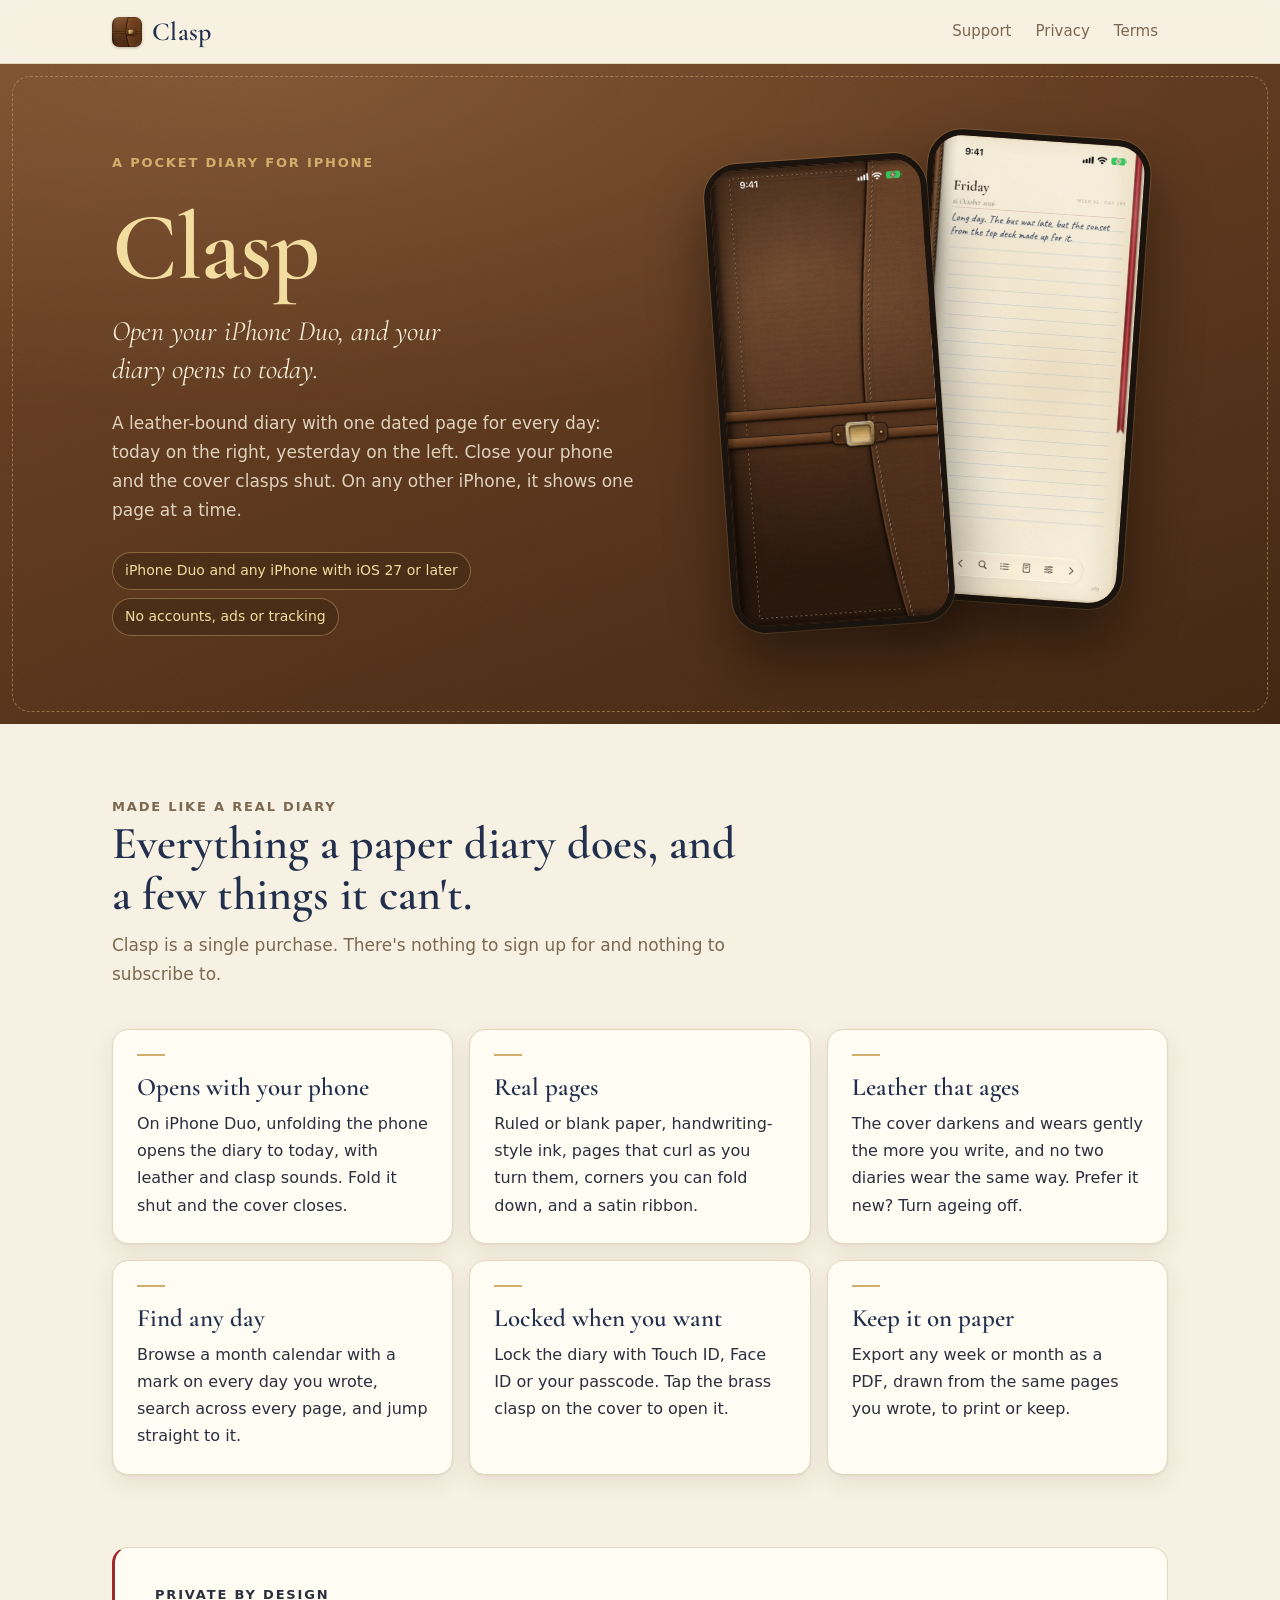
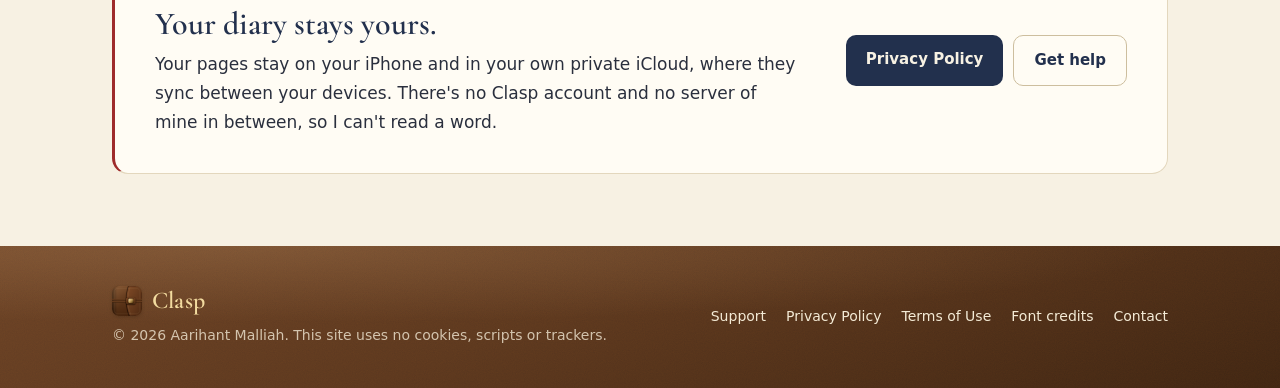
==== index.html @ 8ff9cea4 "Clasp website" ====
<!doctype html>
<html lang="en">
<head>
<meta charset="utf-8">
<meta name="viewport" content="width=device-width, initial-scale=1">
<meta name="color-scheme" content="light dark">
<meta name="referrer" content="no-referrer">
<title>Clasp: Leather Pocket Diary</title>
<meta name="description" content="Clasp is a leather pocket diary for iPhone and iPhone Duo. Open your phone and the diary opens to today. No accounts, no ads, no tracking.">
<link rel="icon" href="images/favicon.png">
<link rel="apple-touch-icon" href="images/icon.png">
<link rel="stylesheet" href="site.css">
</head>
<body>
<header class="site-header">
  <div class="wrap">
    <a class="brand" href="./"><img src="images/icon.png" alt="" width="30" height="30"><span>Clasp</span></a>
    <nav class="site-nav" aria-label="Site">
      <a href="support.html">Support</a>
      <a href="privacy.html">Privacy</a>
      <a href="terms.html">Terms</a>
    </nav>
  </div>
</header>

<main>
<section class="hero leather">
  <div class="wrap">
    <div>
      <p class="eyebrow">A pocket diary for iPhone</p>
      <h1>Clasp</h1>
      <p class="lead">Open your iPhone Duo, and your diary opens to today.</p>
      <p>A leather-bound diary with one dated page for every day: today on the right, yesterday on the left. Close your phone and the cover clasps shut. On any other iPhone, it shows one page at a time.</p>
      <ul class="pills">
        <li>iPhone Duo and any iPhone with iOS 27 or later</li>
        <li>No accounts, ads or tracking</li>
      </ul>
    </div>
    <div class="phones">
      <img src="images/cover.jpg" alt="Clasp's leather cover, with its strap and brass clasp" width="506" height="1100">
      <img src="images/today.jpg" alt="A diary page for Friday 16 October, written in handwriting-style ink" width="506" height="1100">
    </div>
  </div>
</section>

<section class="section">
  <div class="wrap">
    <div class="section-head">
      <p class="eyebrow">Made like a real diary</p>
      <h2>Everything a paper diary does, and a few things it can't.</h2>
      <p>Clasp is a single purchase. There's nothing to sign up for and nothing to subscribe to.</p>
    </div>
    <div class="features">
      <article class="feature">
        <h3>Opens with your phone</h3>
        <p>On iPhone Duo, unfolding the phone opens the diary to today, with leather and clasp sounds. Fold it shut and the cover closes.</p>
      </article>
      <article class="feature">
        <h3>Real pages</h3>
        <p>Ruled or blank paper, handwriting-style ink, pages that curl as you turn them, corners you can fold down, and a satin ribbon.</p>
      </article>
      <article class="feature">
        <h3>Leather that ages</h3>
        <p>The cover darkens and wears gently the more you write, and no two diaries wear the same way. Prefer it new? Turn ageing off.</p>
      </article>
      <article class="feature">
        <h3>Find any day</h3>
        <p>Browse a month calendar with a mark on every day you wrote, search across every page, and jump straight to it.</p>
      </article>
      <article class="feature">
        <h3>Locked when you want</h3>
        <p>Lock the diary with Touch ID, Face ID or your passcode. Tap the brass clasp on the cover to open it.</p>
      </article>
      <article class="feature">
        <h3>Keep it on paper</h3>
        <p>Export any week or month as a PDF, drawn from the same pages you wrote, to print or keep.</p>
      </article>
    </div>
  </div>
</section>

<section class="section" style="padding-top:0">
  <div class="wrap">
    <div class="promise">
      <div>
        <p class="eyebrow">Private by design</p>
        <h2>Your diary stays yours.</h2>
        <p>Your pages stay on your iPhone and in your own private iCloud, where they sync between your devices. There's no Clasp account and no server of mine in between, so I can't read a word.</p>
      </div>
      <div class="actions">
        <a class="button" href="privacy.html">Privacy Policy</a>
        <a class="button secondary" href="support.html">Get help</a>
      </div>
    </div>
  </div>
</section>
</main>

<footer class="site-footer leather">
  <div class="wrap">
    <div>
      <a class="brand" href="./"><img src="images/icon.png" alt="" width="30" height="30"><span>Clasp</span></a>
      <p>© 2026 Aarihant Malliah. This site uses no cookies, scripts or trackers.</p>
    </div>
    <nav aria-label="Footer">
      <a href="support.html">Support</a>
      <a href="privacy.html">Privacy Policy</a>
      <a href="terms.html">Terms of Use</a>
      <a href="support.html#credits">Font credits</a>
      <a href="mailto:asm.business03@gmail.com">Contact</a>
    </nav>
  </div>
</footer>
</body>
</html>
---- site.css ----
/* Clasp website. Colours come from the app (CLAUDE.md); the serif is the app's own Cormorant
   Garamond, served from this site so no page loads anything from another server.

   Cormorant Garamond: Copyright 2015 The Cormorant Project Authors (github.com/CatharsisFonts/Cormorant).
   Licensed under the SIL Open Font License, Version 1.1; the licence is in fonts/OFL.txt.
   The files in fonts/ are a Latin subset of the original, converted to WOFF2 (a Modified Version under
   the OFL; the font has no Reserved Font Name). "Clasp Serif" is only this stylesheet's local name for it. */

@font-face {
  font-family: "Clasp Serif";
  src: url("fonts/cormorant-garamond-semibold.woff2") format("woff2");
  font-weight: 600;
  font-style: normal;
  font-display: swap;
}
@font-face {
  font-family: "Clasp Serif";
  src: url("fonts/cormorant-garamond-italic.woff2") format("woff2");
  font-weight: 400;
  font-style: italic;
  font-display: swap;
}

:root {
  --bg: #F7F1E3;
  --bg-raised: #FFFCF4;
  --bg-sunk: #EFE6D2;
  --line: #E3D7BD;
  --line-strong: #CDBE9E;
  --text: #2A2F3D;
  --heading: #22304D;
  --muted: #7A6850;
  --accent: #9E2B2B;
  --accent-soft: rgba(158, 43, 43, 0.08);
  --leather: #5B3A24;
  --leather-deep: #33200F;
  --gilt: #D2AE6D;
  --gilt-light: #F3DCA0;
  --cream: #F4EBD6;
  --shadow: 0 1px 2px rgba(51, 32, 15, 0.06), 0 8px 24px rgba(51, 32, 15, 0.08);
  --serif: "Clasp Serif", "Cormorant Garamond", "Iowan Old Style", Georgia, serif;
  --sans: -apple-system, BlinkMacSystemFont, "SF Pro Text", "Segoe UI", system-ui, sans-serif;
  --header-h: 64px;
  color-scheme: light dark;
}

@media (prefers-color-scheme: dark) {
  :root {
    --bg: #15100C;
    --bg-raised: #1F1813;
    --bg-sunk: #1A140F;
    --line: #34291F;
    --line-strong: #4A3A2C;
    --text: #E6DCC6;
    --heading: #F3E7CC;
    --muted: #B3A084;
    --accent: #E08A84;
    --accent-soft: rgba(224, 138, 132, 0.1);
    --shadow: 0 1px 2px rgba(0, 0, 0, 0.3), 0 8px 24px rgba(0, 0, 0, 0.35);
  }
}

*, *::before, *::after { box-sizing: border-box; }

html {
  -webkit-text-size-adjust: 100%;
  scroll-behavior: smooth;
  scroll-padding-top: calc(var(--header-h) + 24px);
}
@media (prefers-reduced-motion: reduce) { html { scroll-behavior: auto; } }

body {
  margin: 0;
  background: var(--bg);
  color: var(--text);
  font: 17px/1.7 var(--sans);
  -webkit-font-smoothing: antialiased;
  text-rendering: optimizeLegibility;
}

a { color: var(--accent); text-decoration-thickness: 1px; text-underline-offset: 3px; }
a:hover { text-decoration-thickness: 2px; }
:focus-visible { outline: 2px solid var(--gilt); outline-offset: 3px; border-radius: 4px; }

img { max-width: 100%; height: auto; display: block; }

.wrap { max-width: 1120px; margin: 0 auto; padding: 0 16px; }
@media (min-width: 720px) { .wrap { padding: 0 32px; } }

/* ---------- Header ---------- */

.site-header {
  position: sticky;
  top: 0;
  z-index: 10;
  height: var(--header-h);
  background: color-mix(in srgb, var(--bg) 86%, transparent);
  -webkit-backdrop-filter: saturate(160%) blur(14px);
  backdrop-filter: saturate(160%) blur(14px);
  border-bottom: 1px solid var(--line);
}
.site-header .wrap {
  height: 100%;
  display: flex;
  align-items: center;
  justify-content: space-between;
  gap: 16px;
}
.brand {
  display: flex;
  align-items: center;
  gap: 10px;
  color: var(--heading);
  text-decoration: none;
  font: 600 26px/1 var(--serif);
  letter-spacing: 0.01em;
}
.brand img { width: 30px; height: 30px; border-radius: 7px; box-shadow: 0 1px 3px rgba(51, 32, 15, 0.3); }
.site-nav { display: flex; gap: 4px; }
.site-nav a {
  color: var(--muted);
  text-decoration: none;
  font-size: 15px;
  font-weight: 500;
  padding: 6px 10px;
  border-radius: 8px;
}
.site-nav a:hover { color: var(--heading); background: var(--bg-sunk); }
.site-nav a[aria-current="page"] { color: var(--heading); background: var(--bg-sunk); }
@media (max-width: 420px) {
  .brand span { display: none; }
  .site-nav a { padding: 6px 8px; }
}

/* ---------- Leather (home hero and footer) ---------- */

.leather {
  position: relative;
  color: var(--cream);
  background:
    radial-gradient(120% 90% at 20% 0%, rgba(232, 185, 135, 0.18), transparent 60%),
    linear-gradient(160deg, #6A4227 0%, #5A371F 45%, #3E2513 100%);
  isolation: isolate;
}
/* Fine grain, as on the app's cover. */
.leather::before {
  content: "";
  position: absolute;
  inset: 0;
  z-index: -1;
  opacity: 0.35;
  mix-blend-mode: soft-light;
  background-image: url("data:image/svg+xml,%3Csvg xmlns='http://www.w3.org/2000/svg' width='160' height='160'%3E%3Cfilter id='n'%3E%3CfeTurbulence type='fractalNoise' baseFrequency='0.9' numOctaves='2' stitchTiles='stitch'/%3E%3CfeColorMatrix values='0 0 0 0 0.5 0 0 0 0 0.35 0 0 0 0 0.2 0 0 0 1 0'/%3E%3C/filter%3E%3Crect width='100%25' height='100%25' filter='url(%23n)'/%3E%3C/svg%3E");
}

/* ---------- Home ---------- */

.hero { overflow: hidden; }
.hero .wrap {
  display: grid;
  gap: 40px;
  align-items: center;
  padding-top: 56px;
  padding-bottom: 56px;
}
@media (min-width: 900px) {
  .hero .wrap { grid-template-columns: 1.1fr 1fr; padding-top: 88px; padding-bottom: 88px; }
}
/* Saddle stitching inside the hero's edge. */
.hero::after {
  content: "";
  position: absolute;
  inset: 12px;
  border: 1.5px dashed rgba(201, 160, 106, 0.55);
  border-radius: 18px;
  pointer-events: none;
}
.eyebrow {
  font-size: 13px;
  font-weight: 600;
  letter-spacing: 0.14em;
  text-transform: uppercase;
  color: var(--accent);
  margin: 0 0 12px;
}
.hero .eyebrow { color: var(--gilt); }
.hero h1 {
  font: 600 clamp(56px, 9vw, 96px)/0.95 var(--serif);
  color: var(--gilt-light);
  margin: 0 0 20px;
  letter-spacing: -0.01em;
}
.hero .lead {
  font: italic 400 clamp(22px, 2.6vw, 28px)/1.35 var(--serif);
  color: var(--cream);
  margin: 0 0 20px;
  max-width: 30ch;
}
.hero p { color: rgba(244, 235, 214, 0.86); max-width: 52ch; margin: 0 0 28px; }
.pills { display: flex; flex-wrap: wrap; gap: 8px; padding: 0; margin: 0; list-style: none; }
.pills li {
  font-size: 14px;
  padding: 6px 12px;
  border-radius: 999px;
  border: 1px solid rgba(210, 174, 109, 0.45);
  background: rgba(51, 32, 15, 0.35);
  color: var(--gilt-light);
}
.phones {
  position: relative;
  display: flex;
  justify-content: center;
  align-items: flex-end;
  gap: 0;
  min-height: 360px;
}
.phones img {
  width: min(46%, 250px);
  border-radius: 34px;
  border: 6px solid #1B130D;
  box-shadow: 0 30px 60px rgba(0, 0, 0, 0.45), 0 0 0 1px rgba(210, 174, 109, 0.25);
  background: #1B130D;
}
.phones img:first-child { transform: rotate(-4deg) translateX(14px); z-index: 1; }
.phones img:last-child { transform: rotate(4deg) translateX(-14px) translateY(-24px); }

.section { padding: 72px 0; }
.section-head { max-width: 640px; margin-bottom: 40px; }
.section-head h2 {
  font: 600 clamp(34px, 4.4vw, 46px)/1.1 var(--serif);
  color: var(--heading);
  margin: 0 0 12px;
}
.section-head p { color: var(--muted); margin: 0; }

.features {
  display: grid;
  gap: 16px;
  grid-template-columns: repeat(auto-fit, minmax(260px, 1fr));
}
.feature {
  background: var(--bg-raised);
  border: 1px solid var(--line);
  border-radius: 16px;
  padding: 24px;
  box-shadow: var(--shadow);
}
.feature h3 {
  font: 600 25px/1.2 var(--serif);
  color: var(--heading);
  margin: 0 0 8px;
}
.feature h3::before {
  content: "";
  display: block;
  width: 28px;
  height: 2px;
  margin-bottom: 16px;
  background: var(--gilt);
}
.feature p { margin: 0; font-size: 16px; color: var(--text); }

.promise {
  display: grid;
  gap: 24px;
  align-items: center;
  background: var(--bg-raised);
  border: 1px solid var(--line);
  border-left: 3px solid var(--accent);
  border-radius: 16px;
  padding: 28px;
}
@media (min-width: 800px) { .promise { grid-template-columns: 1fr auto; padding: 36px 40px; } }
.promise h2 { font: 600 32px/1.15 var(--serif); color: var(--heading); margin: 0 0 8px; }
.promise p { margin: 0; color: var(--text); max-width: 60ch; }
.button {
  display: inline-block;
  padding: 12px 20px;
  border-radius: 10px;
  background: var(--heading);
  color: var(--bg);
  text-decoration: none;
  font-weight: 600;
  font-size: 15px;
  white-space: nowrap;
}
.button:hover { opacity: 0.9; }
.button.secondary { background: transparent; color: var(--heading); border: 1px solid var(--line-strong); }
.actions { display: flex; flex-wrap: wrap; gap: 10px; }

/* ---------- Documents (privacy, terms, support) ---------- */

.doc {
  display: grid;
  gap: 48px;
  padding-top: 48px;
  padding-bottom: 80px;
}
@media (min-width: 1000px) {
  .doc { grid-template-columns: 220px minmax(0, 720px); justify-content: center; padding-top: 64px; }
}

.toc { display: none; }
@media (min-width: 1000px) {
  .toc {
    display: block;
    position: sticky;
    top: calc(var(--header-h) + 32px);
    align-self: start;
    max-height: calc(100vh - var(--header-h) - 64px);
    overflow: auto;
    font-size: 14px;
    line-height: 1.45;
  }
  .toc-inline { display: none; }
}
.toc p {
  margin: 0 0 12px;
  font-size: 12px;
  font-weight: 600;
  letter-spacing: 0.12em;
  text-transform: uppercase;
  color: var(--muted);
}
.toc ol { list-style: none; margin: 0; padding: 0; border-left: 1px solid var(--line); }
.toc a {
  display: block;
  padding: 5px 0 5px 14px;
  margin-left: -1px;
  border-left: 2px solid transparent;
  color: var(--muted);
  text-decoration: none;
}
.toc a:hover { color: var(--heading); border-left-color: var(--gilt); }

.doc main { min-width: 0; }
.doc .eyebrow { margin-bottom: 8px; }
.doc h1 {
  font: 600 clamp(44px, 6vw, 60px)/1.05 var(--serif);
  color: var(--heading);
  margin: 0 0 12px;
  letter-spacing: -0.01em;
}
.doc h1 + .meta {
  display: inline-block;
  margin: 0 0 32px;
  padding: 4px 12px;
  border-radius: 999px;
  background: var(--bg-sunk);
  border: 1px solid var(--line);
  font-size: 14px;
  color: var(--muted);
}
.doc h2 {
  font: 600 31px/1.2 var(--serif);
  color: var(--heading);
  margin: 56px 0 12px;
  padding-top: 24px;
  border-top: 1px solid var(--line);
}
.doc h3 {
  font-size: 17px;
  font-weight: 650;
  color: var(--heading);
  margin: 28px 0 6px;
}
.doc p, .doc li { margin: 10px 0; }
.doc ul, .doc ol { padding-left: 24px; }
.doc li::marker { color: var(--muted); }
.doc strong { color: var(--heading); font-weight: 600; }
.doc small { color: var(--muted); font-size: 14px; }
.meta { color: var(--muted); }

.card {
  background: var(--bg-raised);
  border: 1px solid var(--line);
  border-left: 3px solid var(--accent);
  border-radius: 14px;
  padding: 20px 24px;
  margin: 8px 0 32px;
  box-shadow: var(--shadow);
}
.card > p:first-child { margin-top: 0; }
.card > :last-child { margin-bottom: 0; }
.card ul { margin: 8px 0 0; }

.toc-inline + ul {
  columns: 2 220px;
  column-gap: 32px;
  background: var(--bg-raised);
  border: 1px solid var(--line);
  border-radius: 14px;
  padding: 16px 20px 16px 40px;
  font-size: 15px;
}
.toc-inline + ul li { margin: 4px 0; break-inside: avoid; }

.path {
  font-weight: 600;
  font-size: 0.94em;
  color: var(--heading);
  background: var(--bg-sunk);
  border: 1px solid var(--line);
  border-radius: 6px;
  padding: 1px 6px;
  white-space: nowrap;
}

details {
  background: var(--bg-raised);
  border: 1px solid var(--line);
  border-radius: 14px;
  margin: 12px 0;
  padding: 0 20px;
}
details[open] { padding-bottom: 8px; box-shadow: var(--shadow); }
summary {
  list-style: none;
  cursor: pointer;
  display: flex;
  justify-content: space-between;
  align-items: center;
  gap: 16px;
  padding: 16px 0;
  font-weight: 600;
  color: var(--heading);
}
summary::-webkit-details-marker { display: none; }
summary::after {
  content: "+";
  flex: none;
  width: 26px;
  height: 26px;
  border-radius: 50%;
  display: grid;
  place-items: center;
  border: 1px solid var(--line-strong);
  color: var(--muted);
  font-weight: 400;
  font-size: 18px;
  line-height: 1;
}
details[open] summary::after { content: "\2212"; }
details[open] summary { border-bottom: 1px solid var(--line); margin-bottom: 8px; }

/* ---------- Footer ---------- */

.site-footer { color: rgba(244, 235, 214, 0.78); font-size: 14px; }
.site-footer .wrap {
  display: grid;
  gap: 24px;
  padding-top: 40px;
  padding-bottom: 40px;
}
@media (min-width: 760px) { .site-footer .wrap { grid-template-columns: 1fr auto; align-items: center; } }
.site-footer .brand { color: var(--gilt-light); font-size: 24px; }
.site-footer p { margin: 8px 0 0; }
.site-footer nav { display: flex; flex-wrap: wrap; gap: 6px 20px; }
.site-footer a { color: var(--cream); text-decoration: none; }
.site-footer a:hover { text-decoration: underline; }
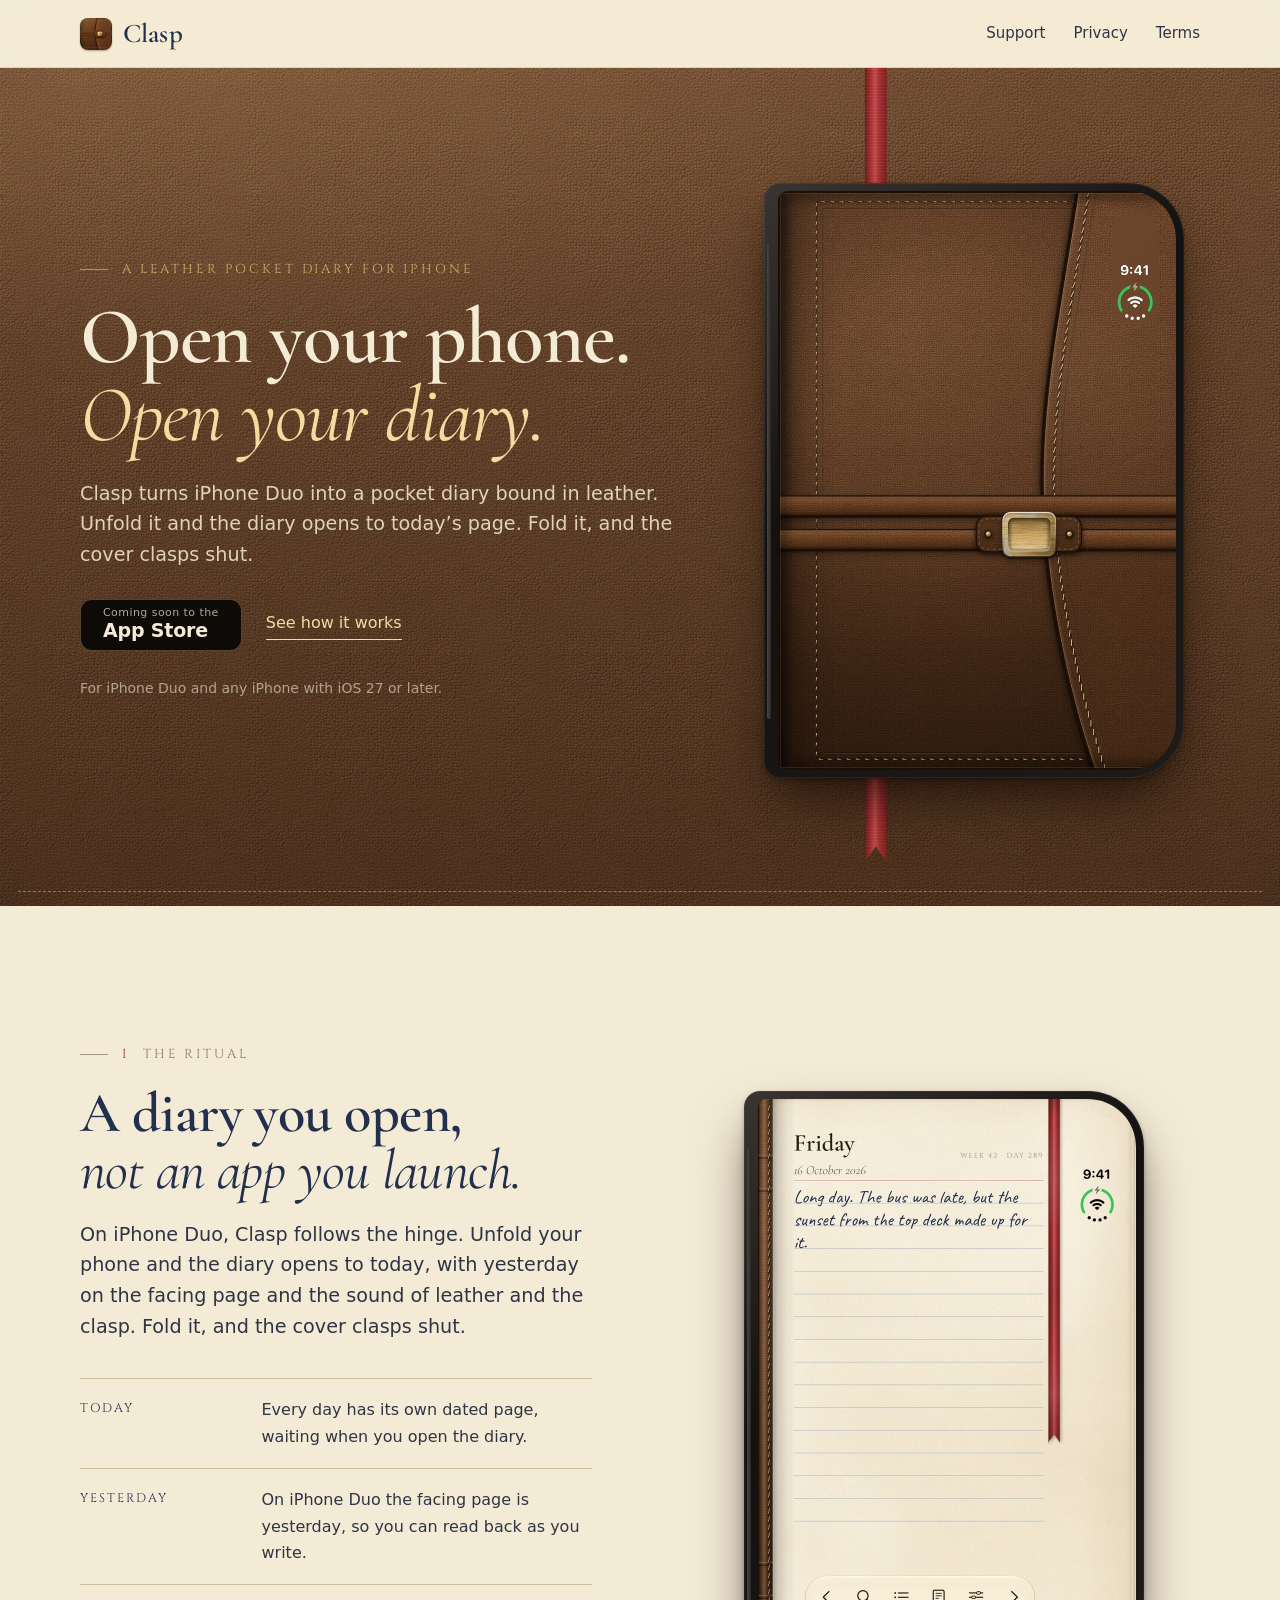
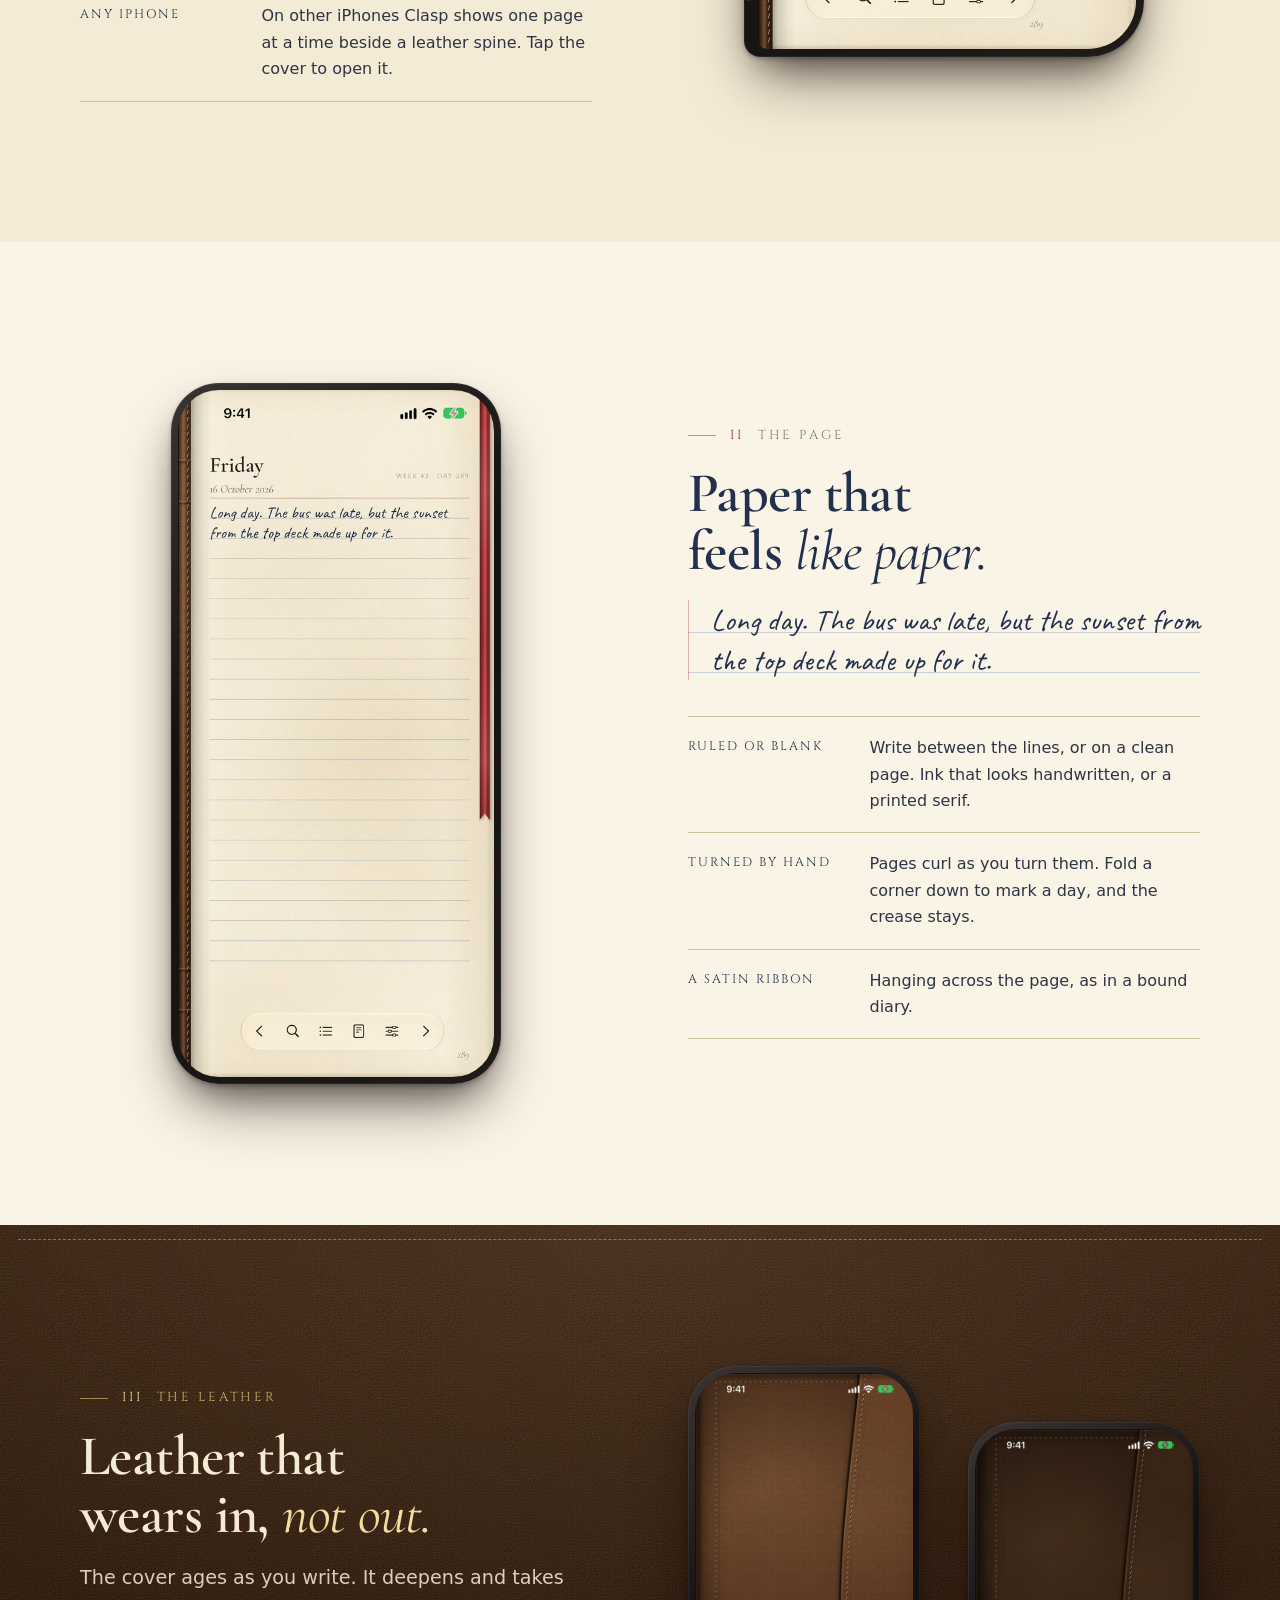
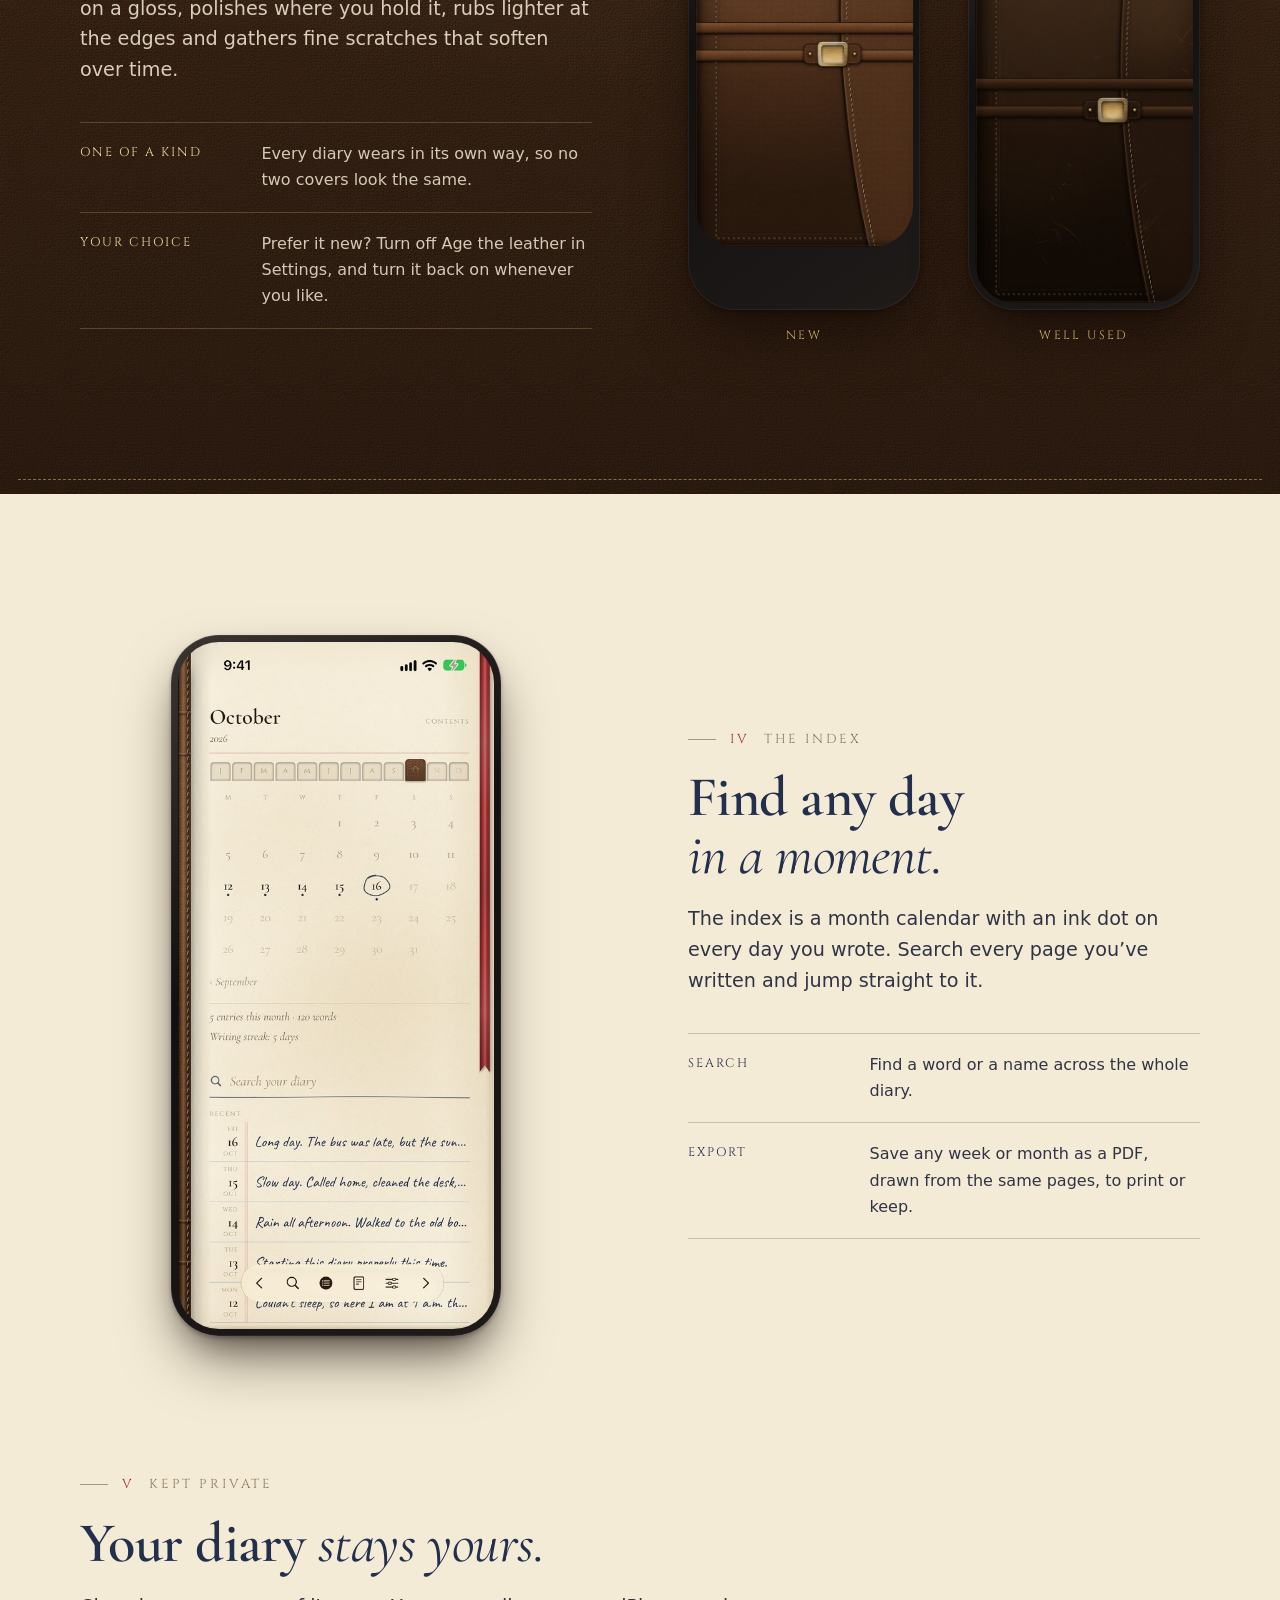
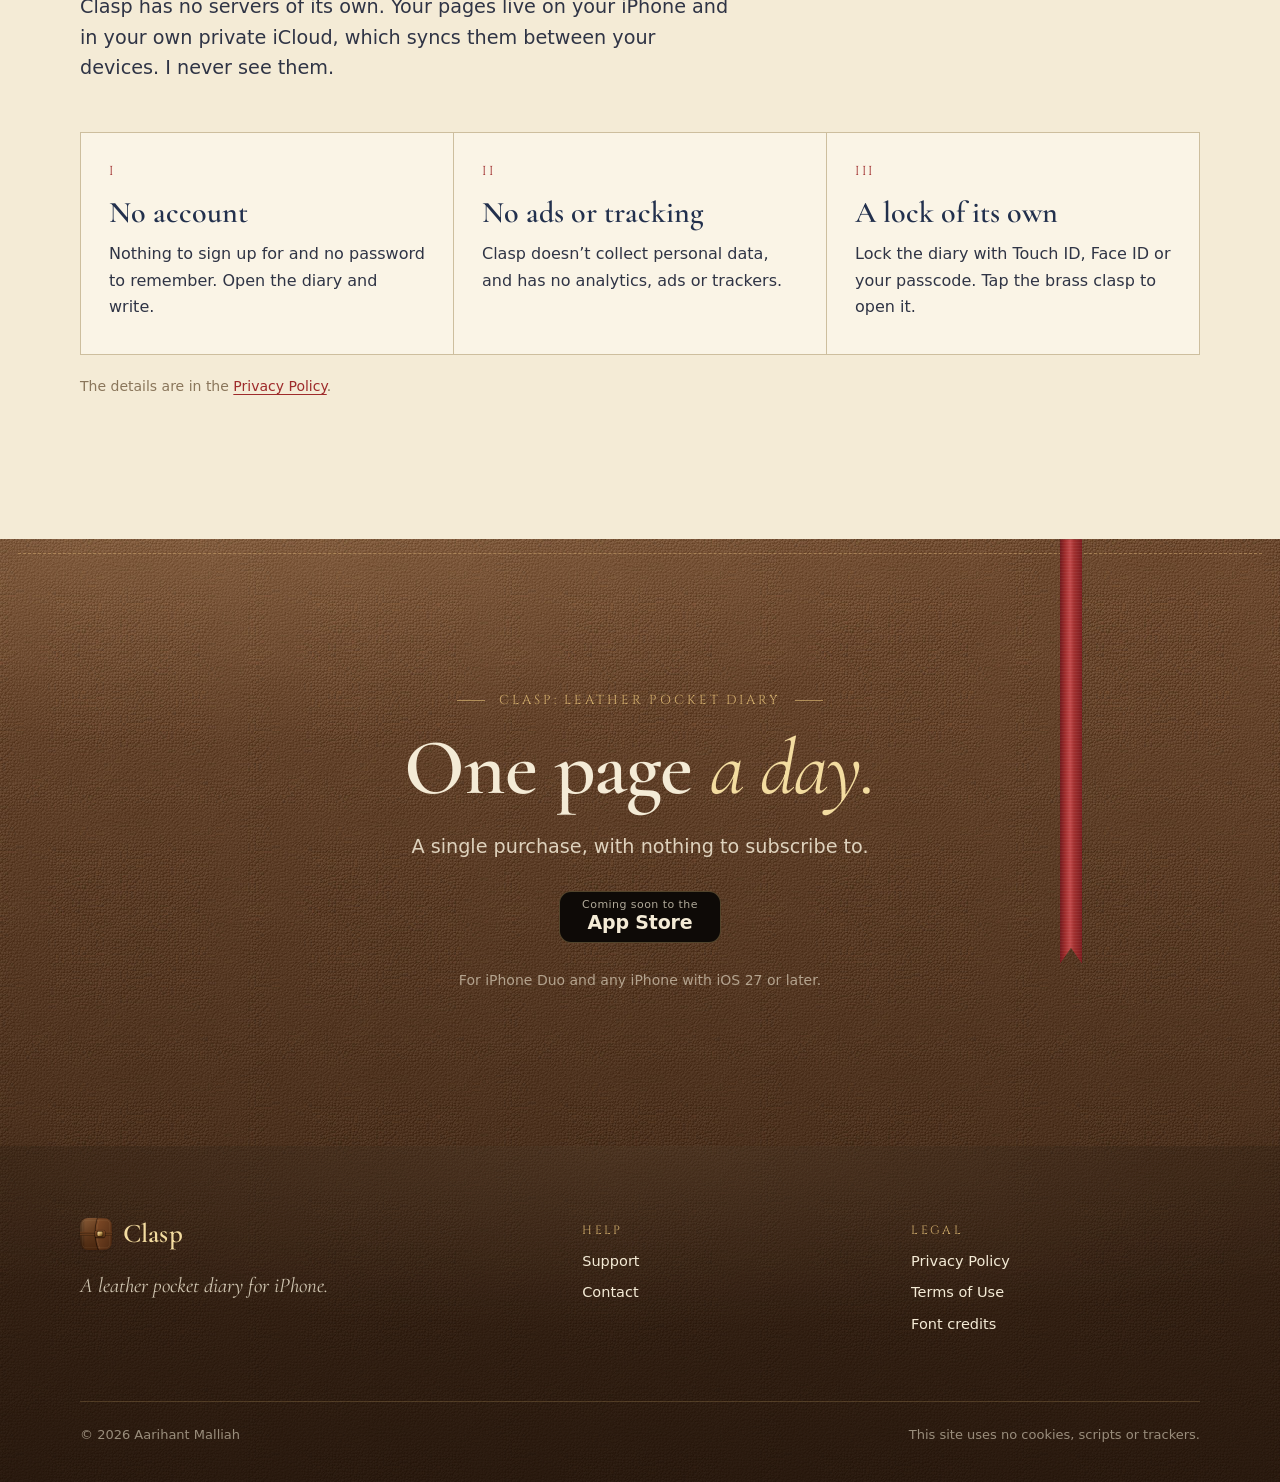
==== commit a08bdd5a: "Redesign the site" ====
--- a/index.html
+++ b/index.html
@@ -5,16 +5,19 @@
 <meta name="viewport" content="width=device-width, initial-scale=1">
 <meta name="color-scheme" content="light dark">
 <meta name="referrer" content="no-referrer">
-<title>Clasp: Leather Pocket Diary</title>
-<meta name="description" content="Clasp is a leather pocket diary for iPhone and iPhone Duo. Open your phone and the diary opens to today. No accounts, no ads, no tracking.">
+<title>Clasp: Leather Pocket Diary for iPhone</title>
+<meta name="description" content="Clasp is a leather pocket diary for iPhone. On iPhone Duo, open your phone and the diary opens to today; close it and the cover clasps shut. No accounts, no ads, no tracking.">
+<meta name="theme-color" content="#5A371F">
 <link rel="icon" href="images/favicon.png">
 <link rel="apple-touch-icon" href="images/icon.png">
+<link rel="preload" href="fonts/cormorant-garamond-semibold.woff2" as="font" type="font/woff2" crossorigin>
 <link rel="stylesheet" href="site.css">
 </head>
 <body>
+<a class="skip" href="#main">Skip to content</a>
 <header class="site-header">
   <div class="wrap">
-    <a class="brand" href="./"><img src="images/icon.png" alt="" width="30" height="30"><span>Clasp</span></a>
+    <a class="brand" href="./" aria-label="Clasp home"><img src="images/icon.png" alt="" width="32" height="32"><span>Clasp</span></a>
     <nav class="site-nav" aria-label="Site">
       <a href="support.html">Support</a>
       <a href="privacy.html">Privacy</a>
@@ -23,92 +26,180 @@
   </div>
 </header>
 
-<main>
-<section class="hero leather">
-  <div class="wrap">
-    <div>
-      <p class="eyebrow">A pocket diary for iPhone</p>
-      <h1>Clasp</h1>
-      <p class="lead">Open your iPhone Duo, and your diary opens to today.</p>
-      <p>A leather-bound diary with one dated page for every day: today on the right, yesterday on the left. Close your phone and the cover clasps shut. On any other iPhone, it shows one page at a time.</p>
-      <ul class="pills">
-        <li>iPhone Duo and any iPhone with iOS 27 or later</li>
-        <li>No accounts, ads or tracking</li>
-      </ul>
-    </div>
-    <div class="phones">
-      <img src="images/cover.jpg" alt="Clasp's leather cover, with its strap and brass clasp" width="506" height="1100">
-      <img src="images/today.jpg" alt="A diary page for Friday 16 October, written in handwriting-style ink" width="506" height="1100">
-    </div>
-  </div>
-</section>
-
-<section class="section">
-  <div class="wrap">
-    <div class="section-head">
-      <p class="eyebrow">Made like a real diary</p>
-      <h2>Everything a paper diary does, and a few things it can't.</h2>
-      <p>Clasp is a single purchase. There's nothing to sign up for and nothing to subscribe to.</p>
-    </div>
-    <div class="features">
-      <article class="feature">
-        <h3>Opens with your phone</h3>
-        <p>On iPhone Duo, unfolding the phone opens the diary to today, with leather and clasp sounds. Fold it shut and the cover closes.</p>
-      </article>
-      <article class="feature">
-        <h3>Real pages</h3>
-        <p>Ruled or blank paper, handwriting-style ink, pages that curl as you turn them, corners you can fold down, and a satin ribbon.</p>
-      </article>
-      <article class="feature">
-        <h3>Leather that ages</h3>
-        <p>The cover darkens and wears gently the more you write, and no two diaries wear the same way. Prefer it new? Turn ageing off.</p>
-      </article>
-      <article class="feature">
-        <h3>Find any day</h3>
-        <p>Browse a month calendar with a mark on every day you wrote, search across every page, and jump straight to it.</p>
-      </article>
-      <article class="feature">
-        <h3>Locked when you want</h3>
-        <p>Lock the diary with Touch ID, Face ID or your passcode. Tap the brass clasp on the cover to open it.</p>
-      </article>
-      <article class="feature">
-        <h3>Keep it on paper</h3>
-        <p>Export any week or month as a PDF, drawn from the same pages you wrote, to print or keep.</p>
-      </article>
-    </div>
-  </div>
-</section>
-
-<section class="section" style="padding-top:0">
-  <div class="wrap">
-    <div class="promise">
+<main id="main">
+
+<section class="hero leather stitched-bottom">
+  <div class="wrap">
+    <div>
+      <p class="kicker">A leather pocket diary for iPhone</p>
+      <h1 class="display">Open your phone.<br><em>Open your diary.</em></h1>
+      <p class="lede">Clasp turns iPhone Duo into a pocket diary bound in leather. Unfold it and the diary opens to today&rsquo;s page. Fold it, and the cover clasps shut.</p>
+      <div class="hero-actions">
+        <span class="store"><small>Coming soon to the</small><strong>App Store</strong></span>
+        <a class="text-link" href="#ritual">See how it works</a>
+      </div>
+      <p class="fine">For iPhone Duo and any iPhone with iOS 27 or later.</p>
+    </div>
+    <div class="hero-art">
+      <span class="ribbon" aria-hidden="true"></span>
+      <figure class="device duo">
+        <img src="images/duo-cover.jpg" alt="Clasp on the outside screen of iPhone Duo: a stitched brown leather cover with a curved flap, a double strap and a brass clasp" width="756" height="1100" fetchpriority="high">
+      </figure>
+    </div>
+  </div>
+</section>
+
+<section class="chapter" id="ritual">
+  <div class="wrap split">
+    <div>
+      <p class="kicker"><span class="num">I</span> The ritual</p>
+      <h2 class="title">A diary you open, <em>not an app you launch.</em></h2>
+      <p class="lede">On iPhone Duo, Clasp follows the hinge. Unfold your phone and the diary opens to today, with yesterday on the facing page and the sound of leather and the clasp. Fold it, and the cover clasps shut.</p>
+      <ul class="points">
+        <li><b>Today</b><span>Every day has its own dated page, waiting when you open the diary.</span></li>
+        <li><b>Yesterday</b><span>On iPhone Duo the facing page is yesterday, so you can read back as you write.</span></li>
+        <li><b>Any iPhone</b><span>On other iPhones Clasp shows one page at a time beside a leather spine. Tap the cover to open it.</span></li>
+      </ul>
+    </div>
+    <div class="art wide">
+      <figure class="device duo">
+        <img src="images/duo-today.jpg" alt="A diary page for Friday 16 October with a handwritten line and a red satin ribbon, on iPhone Duo's outside screen" width="756" height="1100" loading="lazy">
+      </figure>
+    </div>
+  </div>
+</section>
+
+<section class="chapter page-chapter">
+  <div class="wrap split flip">
+    <div>
+      <p class="kicker"><span class="num">II</span> The page</p>
+      <h2 class="title">Paper that feels <em>like paper.</em></h2>
+      <p class="note">Long day. The bus was late, but the sunset from the top deck made up for it.</p>
+      <ul class="points">
+        <li><b>Ruled or blank</b><span>Write between the lines, or on a clean page. Ink that looks handwritten, or a printed serif.</span></li>
+        <li><b>Turned by hand</b><span>Pages curl as you turn them. Fold a corner down to mark a day, and the crease stays.</span></li>
+        <li><b>A satin ribbon</b><span>Hanging across the page, as in a bound diary.</span></li>
+      </ul>
+    </div>
+    <div class="art">
+      <figure class="device">
+        <img src="images/today.jpg" alt="A ruled diary page for Friday 16 October beside a leather spine, with a short handwritten entry" width="506" height="1100" loading="lazy">
+      </figure>
+    </div>
+  </div>
+</section>
+
+<section class="chapter leather deep stitched-top stitched-bottom">
+  <div class="wrap split">
+    <div>
+      <p class="kicker"><span class="num">III</span> The leather</p>
+      <h2 class="title">Leather that wears in, <em>not out.</em></h2>
+      <p class="lede">The cover ages as you write. It deepens and takes on a gloss, polishes where you hold it, rubs lighter at the edges and gathers fine scratches that soften over time.</p>
+      <ul class="points">
+        <li><b>One of a kind</b><span>Every diary wears in its own way, so no two covers look the same.</span></li>
+        <li><b>Your choice</b><span>Prefer it new? Turn off Age the leather in Settings, and turn it back on whenever you like.</span></li>
+      </ul>
+    </div>
+    <div class="covers">
+      <figure class="device">
+        <img src="images/cover.jpg" alt="Clasp's cover when new: smooth, even brown leather" width="506" height="1100" loading="lazy">
+        <figcaption>New</figcaption>
+      </figure>
+      <figure class="device">
+        <img src="images/cover-aged.jpg" alt="The same cover well used: darker, glossier leather with fine scratches" width="506" height="1100" loading="lazy">
+        <figcaption>Well used</figcaption>
+      </figure>
+    </div>
+  </div>
+</section>
+
+<section class="chapter">
+  <div class="wrap split flip">
+    <div>
+      <p class="kicker"><span class="num">IV</span> The index</p>
+      <h2 class="title">Find any day <em>in a moment.</em></h2>
+      <p class="lede">The index is a month calendar with an ink dot on every day you wrote. Search every page you&rsquo;ve written and jump straight to it.</p>
+      <ul class="points">
+        <li><b>Search</b><span>Find a word or a name across the whole diary.</span></li>
+        <li><b>Export</b><span>Save any week or month as a PDF, drawn from the same pages, to print or keep.</span></li>
+      </ul>
+    </div>
+    <div class="art">
+      <figure class="device">
+        <img src="images/index.jpg" alt="The index: an October calendar with ink dots on written days, a search field and a list of recent entries" width="506" height="1100" loading="lazy">
+      </figure>
+    </div>
+  </div>
+</section>
+
+<section class="chapter" style="padding-top:0">
+  <div class="wrap">
+    <p class="kicker"><span class="num">V</span> Kept private</p>
+    <h2 class="title">Your diary <em>stays yours.</em></h2>
+    <p class="lede">Clasp has no servers of its own. Your pages live on your iPhone and in your own private iCloud, which syncs them between your devices. I never see them.</p>
+    <div class="pledges">
+      <div class="pledge">
+        <p class="n">I</p>
+        <h3>No account</h3>
+        <p>Nothing to sign up for and no password to remember. Open the diary and write.</p>
+      </div>
+      <div class="pledge">
+        <p class="n">II</p>
+        <h3>No ads or tracking</h3>
+        <p>Clasp doesn&rsquo;t collect personal data, and has no analytics, ads or trackers.</p>
+      </div>
+      <div class="pledge">
+        <p class="n">III</p>
+        <h3>A lock of its own</h3>
+        <p>Lock the diary with Touch ID, Face ID or your passcode. Tap the brass clasp to open it.</p>
+      </div>
+    </div>
+    <p class="fine" style="margin-top:20px">The details are in the <a href="privacy.html">Privacy Policy</a>.</p>
+  </div>
+</section>
+
+<section class="closing leather stitched-top">
+  <span class="ribbon" aria-hidden="true"></span>
+  <div class="wrap">
+    <p class="kicker">Clasp: Leather Pocket Diary</p>
+    <h2 class="display">One page <em>a day.</em></h2>
+    <p class="lede">A single purchase, with nothing to subscribe to.</p>
+    <div class="hero-actions">
+      <span class="store"><small>Coming soon to the</small><strong>App Store</strong></span>
+    </div>
+    <p class="fine">For iPhone Duo and any iPhone with iOS 27 or later.</p>
+  </div>
+</section>
+
+</main>
+
+<footer class="site-footer leather deep">
+  <div class="wrap">
+    <div class="footer-grid">
       <div>
-        <p class="eyebrow">Private by design</p>
-        <h2>Your diary stays yours.</h2>
-        <p>Your pages stay on your iPhone and in your own private iCloud, where they sync between your devices. There's no Clasp account and no server of mine in between, so I can't read a word.</p>
-      </div>
-      <div class="actions">
-        <a class="button" href="privacy.html">Privacy Policy</a>
-        <a class="button secondary" href="support.html">Get help</a>
-      </div>
-    </div>
-  </div>
-</section>
-</main>
-
-<footer class="site-footer leather">
-  <div class="wrap">
-    <div>
-      <a class="brand" href="./"><img src="images/icon.png" alt="" width="30" height="30"><span>Clasp</span></a>
-      <p>© 2026 Aarihant Malliah. This site uses no cookies, scripts or trackers.</p>
-    </div>
-    <nav aria-label="Footer">
-      <a href="support.html">Support</a>
-      <a href="privacy.html">Privacy Policy</a>
-      <a href="terms.html">Terms of Use</a>
-      <a href="support.html#credits">Font credits</a>
-      <a href="mailto:asm.business03@gmail.com">Contact</a>
-    </nav>
+        <a class="brand" href="./"><img src="images/icon.png" alt="" width="32" height="32"><span>Clasp</span></a>
+        <p class="tagline">A leather pocket diary for iPhone.</p>
+      </div>
+      <div>
+        <h2>Help</h2>
+        <ul>
+          <li><a href="support.html">Support</a></li>
+          <li><a href="mailto:asm.business03@gmail.com">Contact</a></li>
+        </ul>
+      </div>
+      <div>
+        <h2>Legal</h2>
+        <ul>
+          <li><a href="privacy.html">Privacy Policy</a></li>
+          <li><a href="terms.html">Terms of Use</a></li>
+          <li><a href="support.html#credits">Font credits</a></li>
+        </ul>
+      </div>
+    </div>
+    <div class="footer-base">
+      <span>© 2026 Aarihant Malliah</span>
+      <span>This site uses no cookies, scripts or trackers.</span>
+    </div>
   </div>
 </footer>
 </body>
--- a/site.css
+++ b/site.css
@@ -1,460 +1,500 @@
-/* Clasp website. Colours come from the app (CLAUDE.md); the serif is the app's own Cormorant
-   Garamond, served from this site so no page loads anything from another server.
-
-   Cormorant Garamond: Copyright 2015 The Cormorant Project Authors (github.com/CatharsisFonts/Cormorant).
-   Licensed under the SIL Open Font License, Version 1.1; the licence is in fonts/OFL.txt.
-   The files in fonts/ are a Latin subset of the original, converted to WOFF2 (a Modified Version under
-   the OFL; the font has no Reserved Font Name). "Clasp Serif" is only this stylesheet's local name for it. */
-
-@font-face {
-  font-family: "Clasp Serif";
-  src: url("fonts/cormorant-garamond-semibold.woff2") format("woff2");
-  font-weight: 600;
-  font-style: normal;
-  font-display: swap;
-}
-@font-face {
-  font-family: "Clasp Serif";
-  src: url("fonts/cormorant-garamond-italic.woff2") format("woff2");
-  font-weight: 400;
-  font-style: italic;
-  font-display: swap;
-}
+/* Clasp website. Colours, type and materials come from the app (CLAUDE.md): the leather is a tile
+   cut from the app's own cover, the paper is ruled like its pages, and the fonts are the ones the
+   app ships. Everything is served from this site, so no page loads anything from another server.
+
+   Fonts, all licensed under the SIL Open Font License, Version 1.1 (texts in fonts/):
+   - Cormorant Garamond: Copyright 2015 The Cormorant Project Authors (github.com/CatharsisFonts/Cormorant). fonts/OFL.txt
+   - Cinzel: Copyright 2020 The Cinzel Project Authors (github.com/NDISCOVER/Cinzel). fonts/OFL-Cinzel.txt
+   - Caveat: Copyright 2014 The Caveat Project Authors (github.com/googlefonts/caveat). fonts/OFL-Caveat.txt
+   The files in fonts/ are Latin subsets of the originals, converted to WOFF2 (Modified Versions under
+   the OFL; none of these fonts has a Reserved Font Name). "Clasp Serif", "Clasp Caps" and "Clasp Ink"
+   are only this stylesheet's local names for them. */
+
+@font-face { font-family: "Clasp Serif"; src: url("fonts/cormorant-garamond-semibold.woff2") format("woff2"); font-weight: 600; font-style: normal; font-display: swap; }
+@font-face { font-family: "Clasp Serif"; src: url("fonts/cormorant-garamond-italic.woff2") format("woff2"); font-weight: 400; font-style: italic; font-display: swap; }
+@font-face { font-family: "Clasp Caps"; src: url("fonts/cinzel-regular.woff2") format("woff2"); font-weight: 400; font-style: normal; font-display: swap; }
+@font-face { font-family: "Clasp Ink"; src: url("fonts/caveat-regular.woff2") format("woff2"); font-weight: 400; font-style: normal; font-display: swap; }
 
 :root {
-  --bg: #F7F1E3;
-  --bg-raised: #FFFCF4;
-  --bg-sunk: #EFE6D2;
-  --line: #E3D7BD;
-  --line-strong: #CDBE9E;
-  --text: #2A2F3D;
-  --heading: #22304D;
-  --muted: #7A6850;
-  --accent: #9E2B2B;
-  --accent-soft: rgba(158, 43, 43, 0.08);
-  --leather: #5B3A24;
-  --leather-deep: #33200F;
+  /* Paper and ink */
+  --paper: #F4EBD6;
+  --paper-light: #FAF4E6;
+  --paper-deep: #EADFC6;
+  --paper-edge: #CDBE9E;
+  --rule: rgba(159, 178, 200, 0.55);
+  --margin: rgba(194, 122, 110, 0.55);
+  --ink: #22304D;
+  --text: #2F3445;
+  --meta: #8A765B;
+  --ribbon: #9E2B2B;
+  /* Leather and brass */
+  --leather: #5A371F;
+  --leather-deep: #2B1A0D;
+  --leather-night: #1A110A;
   --gilt: #D2AE6D;
   --gilt-light: #F3DCA0;
   --cream: #F4EBD6;
-  --shadow: 0 1px 2px rgba(51, 32, 15, 0.06), 0 8px 24px rgba(51, 32, 15, 0.08);
+  --stitch: rgba(201, 160, 106, 0.6);
+
   --serif: "Clasp Serif", "Cormorant Garamond", "Iowan Old Style", Georgia, serif;
+  --caps: "Clasp Caps", "Cinzel", "Trajan Pro", Georgia, serif;
+  --hand: "Clasp Ink", "Caveat", "Bradley Hand", cursive;
   --sans: -apple-system, BlinkMacSystemFont, "SF Pro Text", "Segoe UI", system-ui, sans-serif;
-  --header-h: 64px;
+
+  --header-h: 68px;
+  --gutter: 16px;
   color-scheme: light dark;
 }
+@media (min-width: 720px) { :root { --gutter: 40px; } }
 
 @media (prefers-color-scheme: dark) {
   :root {
-    --bg: #15100C;
-    --bg-raised: #1F1813;
-    --bg-sunk: #1A140F;
-    --line: #34291F;
-    --line-strong: #4A3A2C;
-    --text: #E6DCC6;
-    --heading: #F3E7CC;
-    --muted: #B3A084;
-    --accent: #E08A84;
-    --accent-soft: rgba(224, 138, 132, 0.1);
-    --shadow: 0 1px 2px rgba(0, 0, 0, 0.3), 0 8px 24px rgba(0, 0, 0, 0.35);
+    --paper: #17110C;
+    --paper-light: #1E1711;
+    --paper-deep: #120D09;
+    --paper-edge: #3A2E23;
+    --rule: rgba(159, 178, 200, 0.09);
+    --margin: rgba(194, 122, 110, 0.22);
+    --ink: #F1E5C9;
+    --text: #DCD1BA;
+    --meta: #A8957A;
+    --ribbon: #D0645F;
   }
 }
 
 *, *::before, *::after { box-sizing: border-box; }
-
 html {
   -webkit-text-size-adjust: 100%;
   scroll-behavior: smooth;
   scroll-padding-top: calc(var(--header-h) + 24px);
 }
 @media (prefers-reduced-motion: reduce) { html { scroll-behavior: auto; } }
-
 body {
   margin: 0;
-  background: var(--bg);
+  background: var(--paper);
   color: var(--text);
-  font: 17px/1.7 var(--sans);
+  font: 17px/1.65 var(--sans);
   -webkit-font-smoothing: antialiased;
   text-rendering: optimizeLegibility;
 }
-
-a { color: var(--accent); text-decoration-thickness: 1px; text-underline-offset: 3px; }
+img { display: block; max-width: 100%; height: auto; }
+a { color: var(--ribbon); text-decoration-thickness: 1px; text-underline-offset: 3px; }
 a:hover { text-decoration-thickness: 2px; }
-:focus-visible { outline: 2px solid var(--gilt); outline-offset: 3px; border-radius: 4px; }
-
-img { max-width: 100%; height: auto; display: block; }
-
-.wrap { max-width: 1120px; margin: 0 auto; padding: 0 16px; }
-@media (min-width: 720px) { .wrap { padding: 0 32px; } }
+:focus-visible { outline: 2px solid var(--gilt); outline-offset: 3px; border-radius: 3px; }
+::selection { background: rgba(210, 174, 109, 0.4); }
+
+.wrap { max-width: 1200px; margin: 0 auto; padding: 0 var(--gutter); }
+
+.skip {
+  position: absolute; left: 12px; top: -48px; z-index: 30;
+  background: var(--ink); color: var(--paper); padding: 8px 14px; border-radius: 6px; text-decoration: none;
+}
+.skip:focus { top: 12px; }
+
+/* ---------- Materials ---------- */
+
+.leather {
+  position: relative;
+  color: var(--cream);
+  background-color: var(--leather);
+  background-image:
+    radial-gradient(130% 80% at 15% -10%, rgba(232, 185, 135, 0.20), transparent 55%),
+    radial-gradient(120% 120% at 50% 50%, transparent 55%, rgba(20, 11, 5, 0.55) 100%),
+    linear-gradient(180deg, rgba(255, 230, 200, 0.03), rgba(20, 11, 5, 0.35)),
+    url("images/leather-tile.jpg");
+  background-size: auto, auto, auto, 256px 256px;
+  isolation: isolate;
+}
+.leather.deep {
+  background-color: var(--leather-deep);
+  background-image:
+    radial-gradient(120% 90% at 50% 0%, rgba(232, 185, 135, 0.10), transparent 60%),
+    linear-gradient(180deg, rgba(20, 11, 5, 0.55), rgba(20, 11, 5, 0.75)),
+    url("images/leather-tile.jpg");
+  background-size: auto, auto, 256px 256px;
+}
+/* Saddle stitching along an edge, as round the cover. */
+.stitched-bottom::after, .stitched-top::before {
+  content: "";
+  position: absolute;
+  left: 18px; right: 18px;
+  border-top: 1.5px dashed var(--stitch);
+  pointer-events: none;
+}
+.stitched-bottom::after { bottom: 14px; }
+.stitched-top::before { top: 14px; }
+
+.ruled {
+  background-color: var(--paper);
+  background-image:
+    linear-gradient(90deg, transparent calc(var(--margin-x, 56px) - 1px), var(--margin) calc(var(--margin-x, 56px) - 1px), var(--margin) var(--margin-x, 56px), transparent var(--margin-x, 56px)),
+    repeating-linear-gradient(180deg, transparent 0 39px, var(--rule) 39px 40px);
+}
+
+/* ---------- Type ---------- */
+
+.kicker {
+  display: flex;
+  align-items: center;
+  gap: 14px;
+  margin: 0 0 22px;
+  font: 400 13px/1.2 var(--caps);
+  letter-spacing: 0.22em;
+  text-transform: uppercase;
+  color: var(--meta);
+}
+.kicker::before { content: ""; width: 28px; height: 1px; background: currentColor; opacity: 0.7; }
+.leather .kicker { color: var(--gilt); }
+.kicker .num { color: var(--ribbon); }
+.leather .kicker .num { color: var(--gilt-light); }
+
+.display {
+  font: 600 clamp(44px, 6.2vw, 84px)/0.98 var(--serif);
+  letter-spacing: -0.015em;
+  color: var(--ink);
+  margin: 0 0 24px;
+  text-wrap: balance;
+}
+.display em { font-style: italic; font-weight: 400; }
+.leather .display { color: var(--cream); }
+.leather .display em { color: var(--gilt-light); }
+.title {
+  font: 600 clamp(36px, 4.4vw, 58px)/1.02 var(--serif);
+  letter-spacing: -0.01em;
+  color: var(--ink);
+  margin: 0 0 20px;
+  text-wrap: balance;
+}
+.title em { font-style: italic; font-weight: 400; }
+.leather .title { color: var(--cream); }
+.leather .title em { color: var(--gilt-light); }
+.lede { font-size: clamp(18px, 1.5vw, 20px); line-height: 1.6; max-width: 34em; margin: 0 0 28px; }
+.leather .lede { color: rgba(244, 235, 214, 0.86); }
+.fine { font-size: 14px; color: var(--meta); margin: 0; }
+.leather .fine { color: rgba(244, 235, 214, 0.6); }
 
 /* ---------- Header ---------- */
 
 .site-header {
   position: sticky;
   top: 0;
-  z-index: 10;
+  z-index: 20;
   height: var(--header-h);
-  background: color-mix(in srgb, var(--bg) 86%, transparent);
-  -webkit-backdrop-filter: saturate(160%) blur(14px);
-  backdrop-filter: saturate(160%) blur(14px);
-  border-bottom: 1px solid var(--line);
-}
-.site-header .wrap {
-  height: 100%;
-  display: flex;
-  align-items: center;
-  justify-content: space-between;
-  gap: 16px;
-}
-.brand {
-  display: flex;
-  align-items: center;
-  gap: 10px;
-  color: var(--heading);
-  text-decoration: none;
-  font: 600 26px/1 var(--serif);
-  letter-spacing: 0.01em;
-}
-.brand img { width: 30px; height: 30px; border-radius: 7px; box-shadow: 0 1px 3px rgba(51, 32, 15, 0.3); }
-.site-nav { display: flex; gap: 4px; }
+  background: color-mix(in srgb, var(--paper) 88%, transparent);
+  -webkit-backdrop-filter: saturate(150%) blur(16px);
+  backdrop-filter: saturate(150%) blur(16px);
+  border-bottom: 1px solid color-mix(in srgb, var(--paper-edge) 60%, transparent);
+}
+.site-header .wrap { height: 100%; display: flex; align-items: center; justify-content: space-between; gap: 20px; }
+.brand { display: inline-flex; align-items: center; gap: 11px; text-decoration: none; color: var(--ink); }
+.brand img { width: 32px; height: 32px; border-radius: 8px; box-shadow: 0 1px 2px rgba(43, 26, 13, 0.35), inset 0 0 0 0.5px rgba(0, 0, 0, 0.2); }
+.brand span { font: 600 27px/1 var(--serif); letter-spacing: 0.005em; }
+.site-nav { display: flex; align-items: center; gap: 28px; }
 .site-nav a {
-  color: var(--muted);
+  position: relative;
+  color: var(--text);
   text-decoration: none;
   font-size: 15px;
-  font-weight: 500;
-  padding: 6px 10px;
-  border-radius: 8px;
-}
-.site-nav a:hover { color: var(--heading); background: var(--bg-sunk); }
-.site-nav a[aria-current="page"] { color: var(--heading); background: var(--bg-sunk); }
-@media (max-width: 420px) {
-  .brand span { display: none; }
-  .site-nav a { padding: 6px 8px; }
-}
-
-/* ---------- Leather (home hero and footer) ---------- */
-
-.leather {
+  padding: 6px 0;
+}
+.site-nav a::after {
+  content: ""; position: absolute; left: 0; right: 0; bottom: 0; height: 1.5px;
+  background: var(--ribbon); transform: scaleX(0); transform-origin: left; transition: transform 0.2s ease;
+}
+.site-nav a:hover::after, .site-nav a[aria-current="page"]::after { transform: scaleX(1); }
+.site-nav a[aria-current="page"] { color: var(--ink); }
+@media (max-width: 520px) {
+  .site-nav { gap: 16px; }
+  .site-nav a { font-size: 14px; }
+  .brand span { font-size: 24px; }
+}
+@media (max-width: 370px) { .brand span { display: none; } }
+
+/* ---------- Devices ---------- */
+
+.device {
   position: relative;
-  color: var(--cream);
-  background:
-    radial-gradient(120% 90% at 20% 0%, rgba(232, 185, 135, 0.18), transparent 60%),
-    linear-gradient(160deg, #6A4227 0%, #5A371F 45%, #3E2513 100%);
-  isolation: isolate;
-}
-/* Fine grain, as on the app's cover. */
-.leather::before {
-  content: "";
-  position: absolute;
-  inset: 0;
-  z-index: -1;
-  opacity: 0.35;
-  mix-blend-mode: soft-light;
-  background-image: url("data:image/svg+xml,%3Csvg xmlns='http://www.w3.org/2000/svg' width='160' height='160'%3E%3Cfilter id='n'%3E%3CfeTurbulence type='fractalNoise' baseFrequency='0.9' numOctaves='2' stitchTiles='stitch'/%3E%3CfeColorMatrix values='0 0 0 0 0.5 0 0 0 0 0.35 0 0 0 0 0.2 0 0 0 1 0'/%3E%3C/filter%3E%3Crect width='100%25' height='100%25' filter='url(%23n)'/%3E%3C/svg%3E");
-}
-
-/* ---------- Home ---------- */
+  margin: 0;
+  padding: 7px;
+  background: linear-gradient(145deg, #3A3532, #121010 40%, #1E1B19);
+  border-radius: 48px;
+  box-shadow:
+    0 0 0 1px rgba(255, 255, 255, 0.06) inset,
+    0 2px 4px rgba(0, 0, 0, 0.25),
+    0 30px 60px -12px rgba(20, 11, 5, 0.55),
+    0 18px 36px -18px rgba(20, 11, 5, 0.6);
+}
+.device img { width: 100%; border-radius: 41px; background: #120D09; }
+/* The Duo's outer display: hinge on the left, rounded on the right. */
+.device.duo { border-radius: 16px 56px 56px 16px; padding: 8px 8px 8px 14px; }
+.device.duo img { border-radius: 9px 48px 48px 9px; }
+.device.duo::before {
+  content: ""; position: absolute; left: 3px; top: 10%; bottom: 10%; width: 4px; border-radius: 2px;
+  background: linear-gradient(90deg, #4A4542, #2A2624);
+}
+.device figcaption {
+  position: absolute; left: 0; right: 0; top: calc(100% + 18px);
+  text-align: center;
+  font: 400 12px/1.2 var(--caps);
+  letter-spacing: 0.2em;
+  text-transform: uppercase;
+  color: var(--meta);
+}
+.leather .device figcaption { color: var(--gilt); }
+
+/* ---------- Hero ---------- */
 
 .hero { overflow: hidden; }
 .hero .wrap {
+  position: relative;
   display: grid;
-  gap: 40px;
+  gap: 56px;
   align-items: center;
-  padding-top: 56px;
-  padding-bottom: 56px;
-}
-@media (min-width: 900px) {
-  .hero .wrap { grid-template-columns: 1.1fr 1fr; padding-top: 88px; padding-bottom: 88px; }
-}
-/* Saddle stitching inside the hero's edge. */
-.hero::after {
-  content: "";
+  padding-top: clamp(56px, 9vw, 120px);
+  padding-bottom: clamp(72px, 10vw, 140px);
+}
+@media (min-width: 940px) { .hero .wrap { grid-template-columns: minmax(0, 1.15fr) minmax(0, 0.85fr); } }
+.hero-art { position: relative; justify-self: center; width: min(100%, 420px); }
+.hero-art .device.duo { width: 100%; }
+/* The satin ribbon, hanging from the top of the page as in the diary. */
+.ribbon {
   position: absolute;
-  inset: 12px;
-  border: 1.5px dashed rgba(201, 160, 106, 0.55);
-  border-radius: 18px;
-  pointer-events: none;
-}
-.eyebrow {
-  font-size: 13px;
-  font-weight: 600;
-  letter-spacing: 0.14em;
-  text-transform: uppercase;
-  color: var(--accent);
-  margin: 0 0 12px;
-}
-.hero .eyebrow { color: var(--gilt); }
-.hero h1 {
-  font: 600 clamp(56px, 9vw, 96px)/0.95 var(--serif);
-  color: var(--gilt-light);
-  margin: 0 0 20px;
-  letter-spacing: -0.01em;
-}
-.hero .lead {
-  font: italic 400 clamp(22px, 2.6vw, 28px)/1.35 var(--serif);
+  top: 0;
+  width: 22px;
+  height: 62%;
+  background: linear-gradient(90deg, #6E1A1D 0%, #9E2B2B 22%, #C24A4B 46%, #A2302F 64%, #7A1C1F 100%);
+  clip-path: polygon(0 0, 100% 0, 100% 100%, 50% calc(100% - 16px), 0 100%);
+  filter: drop-shadow(0 6px 8px rgba(0, 0, 0, 0.35));
+  z-index: 1;
+}
+.ribbon::after {
+  content: ""; position: absolute; inset: 0;
+  background: repeating-linear-gradient(180deg, rgba(255, 255, 255, 0.05) 0 1px, transparent 1px 3px);
+}
+/* Hangs from the hero's top edge, passes behind the phone and shows its tail below it. */
+.hero .ribbon { display: none; }
+@media (min-width: 940px) {
+  .hero .ribbon { display: block; left: 24%; top: -600px; height: calc(100% + 600px + 84px); }
+}
+.hero-art .device { z-index: 2; }
+.hero-actions { display: flex; flex-wrap: wrap; align-items: center; gap: 14px 24px; margin-bottom: 26px; }
+
+.store {
+  display: inline-flex;
+  flex-direction: column;
+  justify-content: center;
+  min-height: 52px;
+  padding: 7px 22px 8px;
+  border-radius: 12px;
+  background: #0E0A07;
+  border: 1px solid rgba(210, 174, 109, 0.35);
   color: var(--cream);
-  margin: 0 0 20px;
-  max-width: 30ch;
-}
-.hero p { color: rgba(244, 235, 214, 0.86); max-width: 52ch; margin: 0 0 28px; }
-.pills { display: flex; flex-wrap: wrap; gap: 8px; padding: 0; margin: 0; list-style: none; }
-.pills li {
-  font-size: 14px;
-  padding: 6px 12px;
-  border-radius: 999px;
-  border: 1px solid rgba(210, 174, 109, 0.45);
-  background: rgba(51, 32, 15, 0.35);
-  color: var(--gilt-light);
-}
-.phones {
-  position: relative;
-  display: flex;
-  justify-content: center;
-  align-items: flex-end;
-  gap: 0;
-  min-height: 360px;
-}
-.phones img {
-  width: min(46%, 250px);
-  border-radius: 34px;
-  border: 6px solid #1B130D;
-  box-shadow: 0 30px 60px rgba(0, 0, 0, 0.45), 0 0 0 1px rgba(210, 174, 109, 0.25);
-  background: #1B130D;
-}
-.phones img:first-child { transform: rotate(-4deg) translateX(14px); z-index: 1; }
-.phones img:last-child { transform: rotate(4deg) translateX(-14px) translateY(-24px); }
-
-.section { padding: 72px 0; }
-.section-head { max-width: 640px; margin-bottom: 40px; }
-.section-head h2 {
-  font: 600 clamp(34px, 4.4vw, 46px)/1.1 var(--serif);
-  color: var(--heading);
-  margin: 0 0 12px;
-}
-.section-head p { color: var(--muted); margin: 0; }
-
-.features {
-  display: grid;
-  gap: 16px;
-  grid-template-columns: repeat(auto-fit, minmax(260px, 1fr));
-}
-.feature {
-  background: var(--bg-raised);
-  border: 1px solid var(--line);
-  border-radius: 16px;
-  padding: 24px;
-  box-shadow: var(--shadow);
-}
-.feature h3 {
-  font: 600 25px/1.2 var(--serif);
-  color: var(--heading);
-  margin: 0 0 8px;
-}
-.feature h3::before {
-  content: "";
-  display: block;
-  width: 28px;
-  height: 2px;
-  margin-bottom: 16px;
-  background: var(--gilt);
-}
-.feature p { margin: 0; font-size: 16px; color: var(--text); }
-
-.promise {
-  display: grid;
-  gap: 24px;
-  align-items: center;
-  background: var(--bg-raised);
-  border: 1px solid var(--line);
-  border-left: 3px solid var(--accent);
-  border-radius: 16px;
-  padding: 28px;
-}
-@media (min-width: 800px) { .promise { grid-template-columns: 1fr auto; padding: 36px 40px; } }
-.promise h2 { font: 600 32px/1.15 var(--serif); color: var(--heading); margin: 0 0 8px; }
-.promise p { margin: 0; color: var(--text); max-width: 60ch; }
-.button {
-  display: inline-block;
-  padding: 12px 20px;
-  border-radius: 10px;
-  background: var(--heading);
-  color: var(--bg);
+  line-height: 1.15;
   text-decoration: none;
-  font-weight: 600;
-  font-size: 15px;
-  white-space: nowrap;
-}
-.button:hover { opacity: 0.9; }
-.button.secondary { background: transparent; color: var(--heading); border: 1px solid var(--line-strong); }
-.actions { display: flex; flex-wrap: wrap; gap: 10px; }
+}
+.store small { font-size: 11px; letter-spacing: 0.04em; color: rgba(244, 235, 214, 0.7); }
+.store strong { font-size: 19px; font-weight: 600; letter-spacing: -0.01em; }
+.text-link {
+  font-size: 16px;
+  font-weight: 500;
+  color: inherit;
+  text-decoration: none;
+  border-bottom: 1px solid currentColor;
+  padding-bottom: 2px;
+}
+.leather .text-link { color: var(--gilt-light); }
+.text-link:hover { border-bottom-width: 2px; }
+
+/* ---------- Chapters ---------- */
+
+.chapter { padding: clamp(80px, 11vw, 150px) 0; position: relative; }
+.split { display: grid; gap: 64px; align-items: center; }
+@media (min-width: 940px) {
+  .split { grid-template-columns: minmax(0, 1fr) minmax(0, 1fr); gap: 96px; }
+  .split.flip > :first-child { order: 2; }
+}
+.split .art { justify-self: center; width: min(100%, 330px); }
+.split .art.wide { width: min(100%, 400px); }
+
+.points { list-style: none; padding: 0; margin: 36px 0 0; border-top: 1px solid var(--paper-edge); }
+.points li { display: grid; grid-template-columns: 9.5em 1fr; gap: 20px; padding: 18px 0; border-bottom: 1px solid var(--paper-edge); }
+.points b { font: 400 12.5px/1.9 var(--caps); letter-spacing: 0.16em; text-transform: uppercase; color: var(--ink); font-weight: 400; }
+.points span { font-size: 16px; }
+@media (max-width: 560px) { .points li { grid-template-columns: 1fr; gap: 4px; } }
+.leather .points { border-color: rgba(210, 174, 109, 0.28); }
+.leather .points li { border-color: rgba(210, 174, 109, 0.28); }
+.leather .points b { color: var(--gilt-light); }
+.leather .points span { color: rgba(244, 235, 214, 0.84); }
+
+/* The page: a handwritten line on a strip of ruled paper. The rules sit 2 px under Caveat's
+   baseline (hhea 960/300 per 1000: at 30 px on a 40 px line the baseline is at 29.9 px). */
+.page-chapter { background: var(--paper-light); }
+.note {
+  --ry: 32px;
+  margin: 8px 0 32px;
+  padding: 0 0 0 22px;
+  max-width: 21em;
+  font: 400 30px/40px var(--hand);
+  color: var(--ink);
+  border-left: 1.5px solid var(--margin);
+  background-image: repeating-linear-gradient(180deg, transparent 0 var(--ry), var(--rule) var(--ry) calc(var(--ry) + 1px), transparent calc(var(--ry) + 1px) 40px);
+}
+@media (max-width: 560px) { .note { --ry: 31px; font-size: 26px; } }
+
+/* The leather: new and well used, side by side. */
+.covers { display: flex; justify-content: center; gap: clamp(20px, 4vw, 48px); padding-bottom: 44px; }
+.covers .device { width: min(46%, 270px); }
+.covers .device:last-child { margin-top: 56px; }
+
+/* Privacy */
+.pledges { display: grid; gap: 1px; background: var(--paper-edge); border: 1px solid var(--paper-edge); margin-top: 48px; }
+@media (min-width: 820px) { .pledges { grid-template-columns: repeat(3, 1fr); } }
+.pledge { background: var(--paper-light); padding: 32px 28px 34px; }
+.pledge .n { font: 400 13px/1 var(--caps); letter-spacing: 0.2em; color: var(--ribbon); margin: 0 0 18px; }
+.pledge h3 { font: 600 30px/1.1 var(--serif); color: var(--ink); margin: 0 0 12px; }
+.pledge p { margin: 0; font-size: 16px; }
+
+/* Closing */
+.closing { text-align: center; padding: clamp(96px, 12vw, 160px) 0; overflow: hidden; }
+.closing .kicker { justify-content: center; }
+.closing .kicker::after { content: ""; width: 28px; height: 1px; background: currentColor; opacity: 0.7; }
+.closing .display { margin-left: auto; margin-right: auto; }
+.closing .lede { margin-left: auto; margin-right: auto; }
+.closing .hero-actions { justify-content: center; }
+.closing .ribbon { left: calc(50% + min(36vw, 420px)); height: 70%; }
 
 /* ---------- Documents (privacy, terms, support) ---------- */
 
-.doc {
-  display: grid;
-  gap: 48px;
-  padding-top: 48px;
-  padding-bottom: 80px;
-}
-@media (min-width: 1000px) {
-  .doc { grid-template-columns: 220px minmax(0, 720px); justify-content: center; padding-top: 64px; }
-}
-
+.doc { display: grid; gap: 40px; padding-top: clamp(48px, 7vw, 88px); padding-bottom: 112px; }
+@media (min-width: 1000px) { .doc { grid-template-columns: 230px minmax(0, 720px); gap: 72px; } }
 .toc { display: none; }
 @media (min-width: 1000px) {
   .toc {
     display: block;
     position: sticky;
-    top: calc(var(--header-h) + 32px);
+    top: calc(var(--header-h) + 40px);
     align-self: start;
-    max-height: calc(100vh - var(--header-h) - 64px);
+    max-height: calc(100vh - var(--header-h) - 80px);
     overflow: auto;
     font-size: 14px;
-    line-height: 1.45;
+    line-height: 1.4;
   }
-  .toc-inline { display: none; }
-}
-.toc p {
-  margin: 0 0 12px;
-  font-size: 12px;
-  font-weight: 600;
-  letter-spacing: 0.12em;
-  text-transform: uppercase;
-  color: var(--muted);
-}
-.toc ol { list-style: none; margin: 0; padding: 0; border-left: 1px solid var(--line); }
+  .toc-inline, .toc-inline + ul { display: none; }
+}
+.toc p { margin: 0 0 14px; font: 400 12px/1 var(--caps); letter-spacing: 0.2em; text-transform: uppercase; color: var(--meta); }
+.toc ol { list-style: none; margin: 0; padding: 0; counter-reset: s; }
+.toc li { counter-increment: s; }
 .toc a {
-  display: block;
-  padding: 5px 0 5px 14px;
-  margin-left: -1px;
-  border-left: 2px solid transparent;
-  color: var(--muted);
-  text-decoration: none;
-}
-.toc a:hover { color: var(--heading); border-left-color: var(--gilt); }
+  display: grid; grid-template-columns: 3.4em 1fr;
+  padding: 6px 0; color: var(--text); text-decoration: none;
+}
+.toc a::before { content: counter(s, upper-roman); font: 400 11px/1.9 var(--caps); color: var(--meta); letter-spacing: 0.06em; }
+.toc a:hover { color: var(--ribbon); }
 
 .doc main { min-width: 0; }
-.doc .eyebrow { margin-bottom: 8px; }
+@media (min-width: 1000px) { .toc { margin-top: 150px; } }
+.doc .eyebrow {
+  display: flex; align-items: center; gap: 14px; margin: 0 0 18px;
+  font: 400 13px/1.2 var(--caps); letter-spacing: 0.22em; text-transform: uppercase; color: var(--ribbon);
+}
+.doc .eyebrow::before { content: ""; width: 28px; height: 1px; background: currentColor; opacity: 0.7; }
 .doc h1 {
-  font: 600 clamp(44px, 6vw, 60px)/1.05 var(--serif);
-  color: var(--heading);
-  margin: 0 0 12px;
-  letter-spacing: -0.01em;
-}
-.doc h1 + .meta {
-  display: inline-block;
-  margin: 0 0 32px;
-  padding: 4px 12px;
-  border-radius: 999px;
-  background: var(--bg-sunk);
-  border: 1px solid var(--line);
-  font-size: 14px;
-  color: var(--muted);
-}
+  font: 600 clamp(46px, 6vw, 72px)/1 var(--serif);
+  letter-spacing: -0.015em;
+  color: var(--ink);
+  margin: 0 0 14px;
+}
+.doc h1 + .meta { margin: 0 0 40px; padding-bottom: 32px; border-bottom: 1px solid var(--paper-edge); font: italic 400 20px/1.4 var(--serif); }
 .doc h2 {
-  font: 600 31px/1.2 var(--serif);
-  color: var(--heading);
-  margin: 56px 0 12px;
-  padding-top: 24px;
-  border-top: 1px solid var(--line);
-}
-.doc h3 {
-  font-size: 17px;
-  font-weight: 650;
-  color: var(--heading);
-  margin: 28px 0 6px;
-}
+  font: 600 32px/1.15 var(--serif);
+  color: var(--ink);
+  margin: 64px 0 14px;
+  padding-top: 28px;
+  border-top: 1px solid var(--paper-edge);
+}
+.doc main > h2:first-of-type { margin-top: 48px; }
+.doc h3 { font-size: 17px; font-weight: 650; color: var(--ink); margin: 30px 0 6px; }
 .doc p, .doc li { margin: 10px 0; }
 .doc ul, .doc ol { padding-left: 24px; }
-.doc li::marker { color: var(--muted); }
-.doc strong { color: var(--heading); font-weight: 600; }
-.doc small { color: var(--muted); font-size: 14px; }
-.meta { color: var(--muted); }
+.doc li::marker { color: var(--meta); }
+.doc strong { color: var(--ink); font-weight: 600; }
+.doc small { color: var(--meta); font-size: 14px; }
+.meta { color: var(--meta); }
 
 .card {
-  background: var(--bg-raised);
-  border: 1px solid var(--line);
-  border-left: 3px solid var(--accent);
-  border-radius: 14px;
-  padding: 20px 24px;
-  margin: 8px 0 32px;
-  box-shadow: var(--shadow);
-}
+  position: relative;
+  margin: 0 0 36px;
+  padding: 26px 28px 24px 30px;
+  background: var(--paper-light);
+  border: 1px solid var(--paper-edge);
+  border-radius: 4px;
+  box-shadow: 0 1px 0 rgba(255, 255, 255, 0.6) inset, 0 12px 30px -18px rgba(43, 26, 13, 0.35);
+}
+.card::before { content: ""; position: absolute; left: -1px; top: -1px; bottom: -1px; width: 3px; background: var(--ribbon); border-radius: 4px 0 0 4px; }
 .card > p:first-child { margin-top: 0; }
+.card > p:first-child > strong:first-child {
+  display: block;
+  margin-bottom: 4px;
+  font: 400 12.5px/1.6 var(--caps);
+  letter-spacing: 0.2em;
+  text-transform: uppercase;
+  color: var(--ribbon);
+}
 .card > :last-child { margin-bottom: 0; }
 .card ul { margin: 8px 0 0; }
 
-.toc-inline + ul {
-  columns: 2 220px;
-  column-gap: 32px;
-  background: var(--bg-raised);
-  border: 1px solid var(--line);
-  border-radius: 14px;
-  padding: 16px 20px 16px 40px;
-  font-size: 15px;
-}
+.toc-inline + ul { columns: 2 220px; column-gap: 32px; border: 1px solid var(--paper-edge); padding: 16px 20px 16px 40px; font-size: 15px; background: var(--paper-light); }
 .toc-inline + ul li { margin: 4px 0; break-inside: avoid; }
 
 .path {
-  font-weight: 600;
-  font-size: 0.94em;
-  color: var(--heading);
-  background: var(--bg-sunk);
-  border: 1px solid var(--line);
-  border-radius: 6px;
-  padding: 1px 6px;
-  white-space: nowrap;
-}
-
-details {
-  background: var(--bg-raised);
-  border: 1px solid var(--line);
-  border-radius: 14px;
-  margin: 12px 0;
-  padding: 0 20px;
-}
-details[open] { padding-bottom: 8px; box-shadow: var(--shadow); }
+  font-weight: 600; font-size: 0.93em; color: var(--ink);
+  background: var(--paper-deep); border: 1px solid var(--paper-edge); border-radius: 5px;
+  padding: 1px 6px; white-space: nowrap;
+}
+
+details { border-bottom: 1px solid var(--paper-edge); }
+details:first-of-type { border-top: 1px solid var(--paper-edge); }
 summary {
-  list-style: none;
-  cursor: pointer;
-  display: flex;
-  justify-content: space-between;
-  align-items: center;
-  gap: 16px;
-  padding: 16px 0;
-  font-weight: 600;
-  color: var(--heading);
+  list-style: none; cursor: pointer;
+  display: flex; justify-content: space-between; align-items: center; gap: 16px;
+  padding: 20px 0;
+  font: 600 22px/1.25 var(--serif); color: var(--ink);
 }
 summary::-webkit-details-marker { display: none; }
 summary::after {
-  content: "+";
-  flex: none;
-  width: 26px;
-  height: 26px;
-  border-radius: 50%;
-  display: grid;
-  place-items: center;
-  border: 1px solid var(--line-strong);
-  color: var(--muted);
-  font-weight: 400;
-  font-size: 18px;
-  line-height: 1;
-}
-details[open] summary::after { content: "\2212"; }
-details[open] summary { border-bottom: 1px solid var(--line); margin-bottom: 8px; }
+  content: ""; flex: none; width: 10px; height: 10px; margin-right: 6px;
+  border-right: 1.5px solid var(--meta); border-bottom: 1.5px solid var(--meta);
+  transform: rotate(45deg) translateY(-3px); transition: transform 0.2s ease;
+}
+details[open] summary::after { transform: rotate(-135deg) translateY(-3px); }
+details[open] { padding-bottom: 14px; }
+summary:hover { color: var(--ribbon); }
 
 /* ---------- Footer ---------- */
 
-.site-footer { color: rgba(244, 235, 214, 0.78); font-size: 14px; }
-.site-footer .wrap {
-  display: grid;
-  gap: 24px;
-  padding-top: 40px;
-  padding-bottom: 40px;
-}
-@media (min-width: 760px) { .site-footer .wrap { grid-template-columns: 1fr auto; align-items: center; } }
-.site-footer .brand { color: var(--gilt-light); font-size: 24px; }
-.site-footer p { margin: 8px 0 0; }
-.site-footer nav { display: flex; flex-wrap: wrap; gap: 6px 20px; }
+.site-footer { color: rgba(244, 235, 214, 0.72); font-size: 14.5px; padding-top: 72px; }
+.footer-grid { display: grid; gap: 40px; padding-bottom: 56px; }
+@media (min-width: 760px) { .footer-grid { grid-template-columns: 1.6fr 1fr 1fr; } }
+.site-footer .brand { color: var(--gilt-light); }
+.site-footer .tagline { margin: 14px 0 0; max-width: 26em; font: italic 400 21px/1.4 var(--serif); color: rgba(244, 235, 214, 0.82); }
+.site-footer h2 { margin: 6px 0 14px; font: 400 12px/1 var(--caps); letter-spacing: 0.2em; text-transform: uppercase; color: var(--gilt); }
+.site-footer ul { list-style: none; margin: 0; padding: 0; }
+.site-footer li { margin: 8px 0; }
 .site-footer a { color: var(--cream); text-decoration: none; }
-.site-footer a:hover { text-decoration: underline; }
+.site-footer a:hover { color: var(--gilt-light); text-decoration: underline; }
+.footer-base {
+  display: flex; flex-wrap: wrap; justify-content: space-between; gap: 8px 24px;
+  padding: 22px 0 36px; border-top: 1px solid rgba(210, 174, 109, 0.22); font-size: 13px; color: rgba(244, 235, 214, 0.55);
+}
+
+/* ---------- Small screens ---------- */
+@media (max-width: 939px) {
+  .hero-art { width: min(80%, 400px); }
+  .split .art { width: min(72%, 320px); }
+  .split .art.wide { width: min(80%, 380px); }
+}
+@media (max-width: 560px) {
+  .kicker { font-size: 12px; letter-spacing: 0.16em; gap: 10px; }
+  .kicker::before { width: 18px; }
+  .covers .device { width: 44%; }
+}
